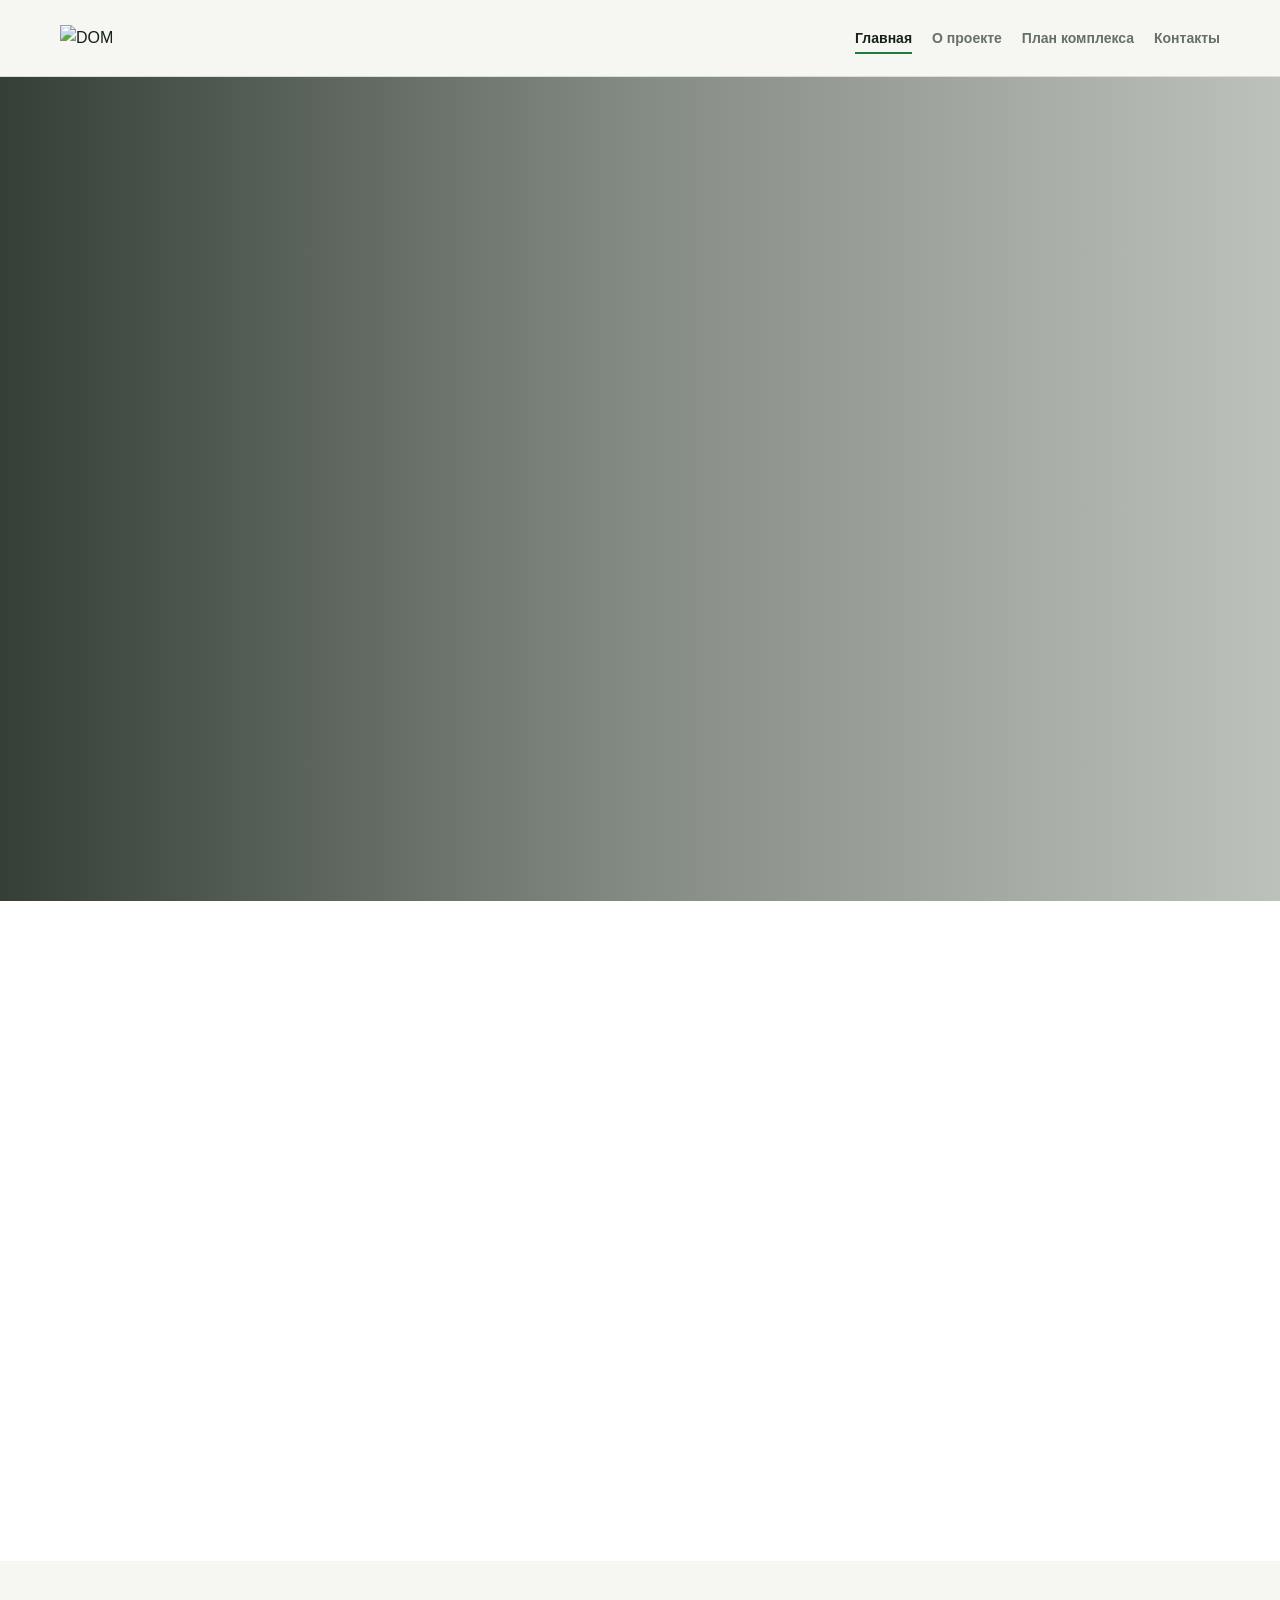
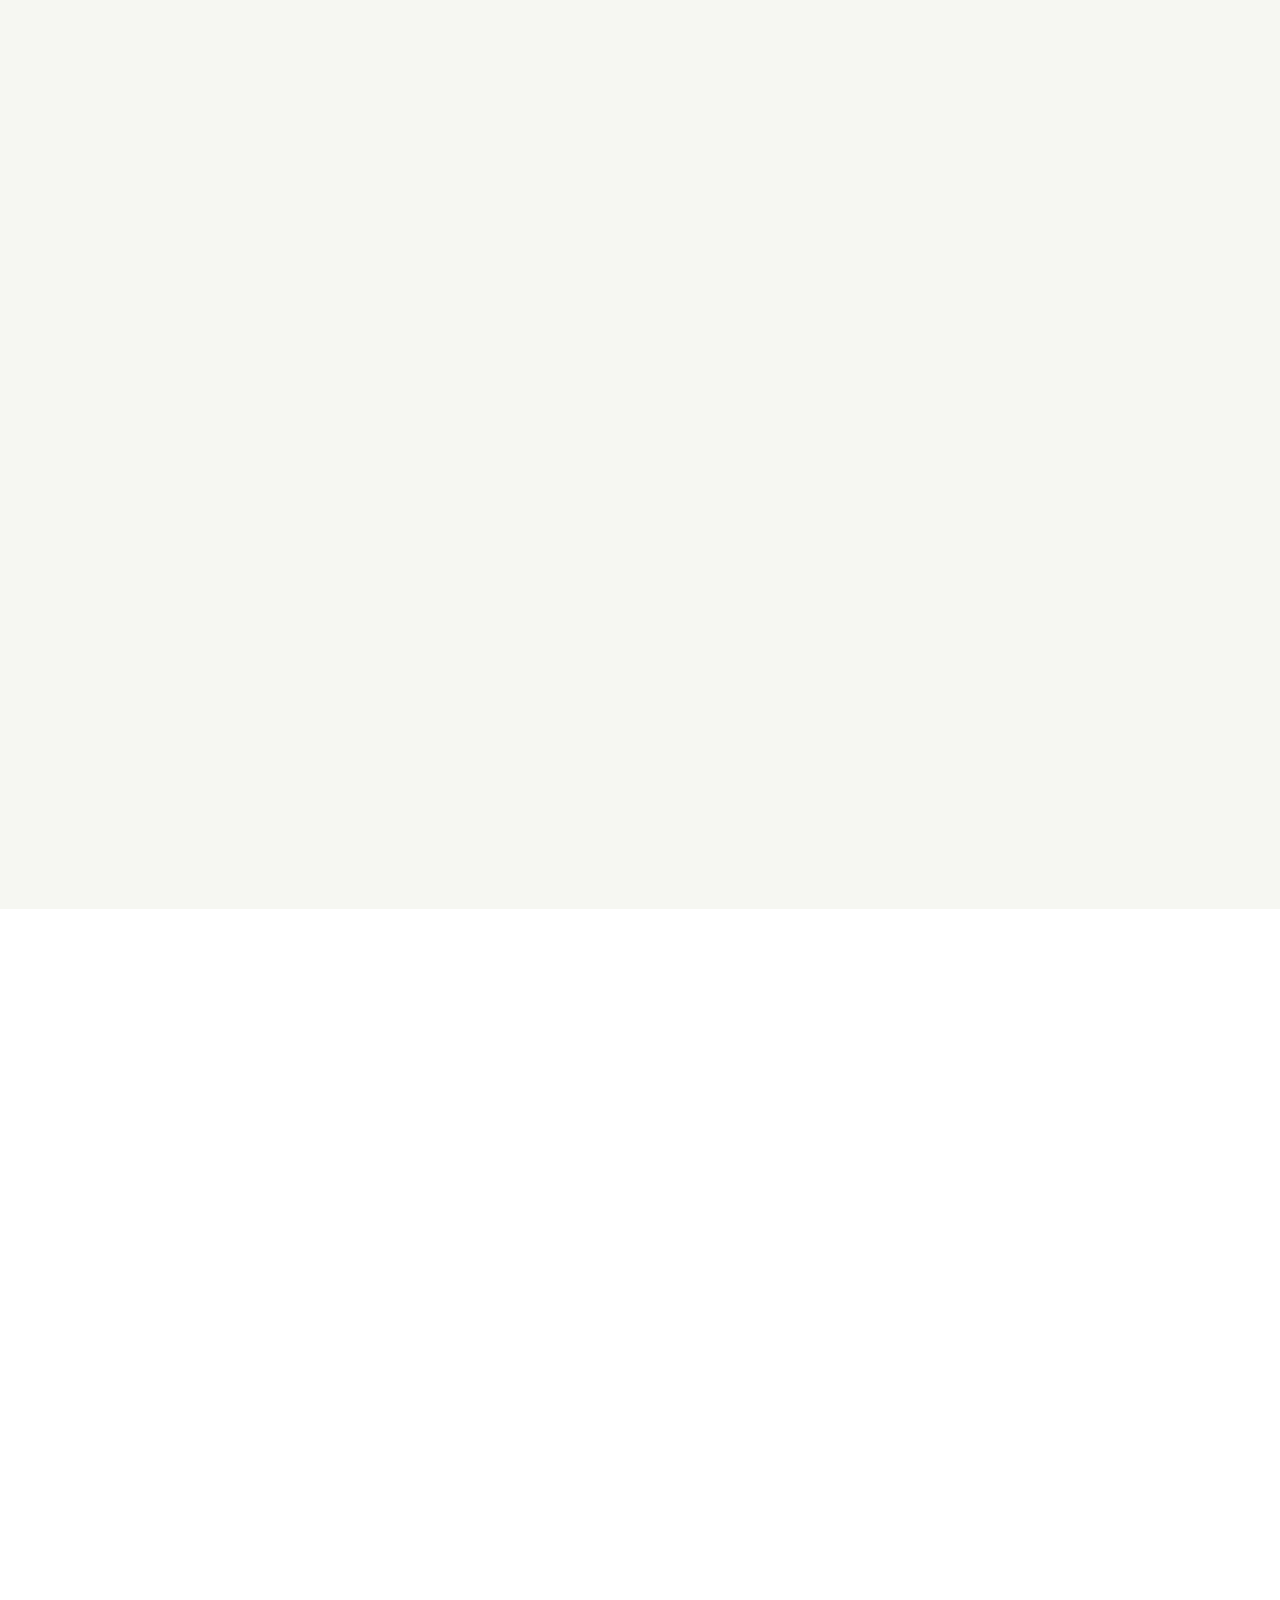
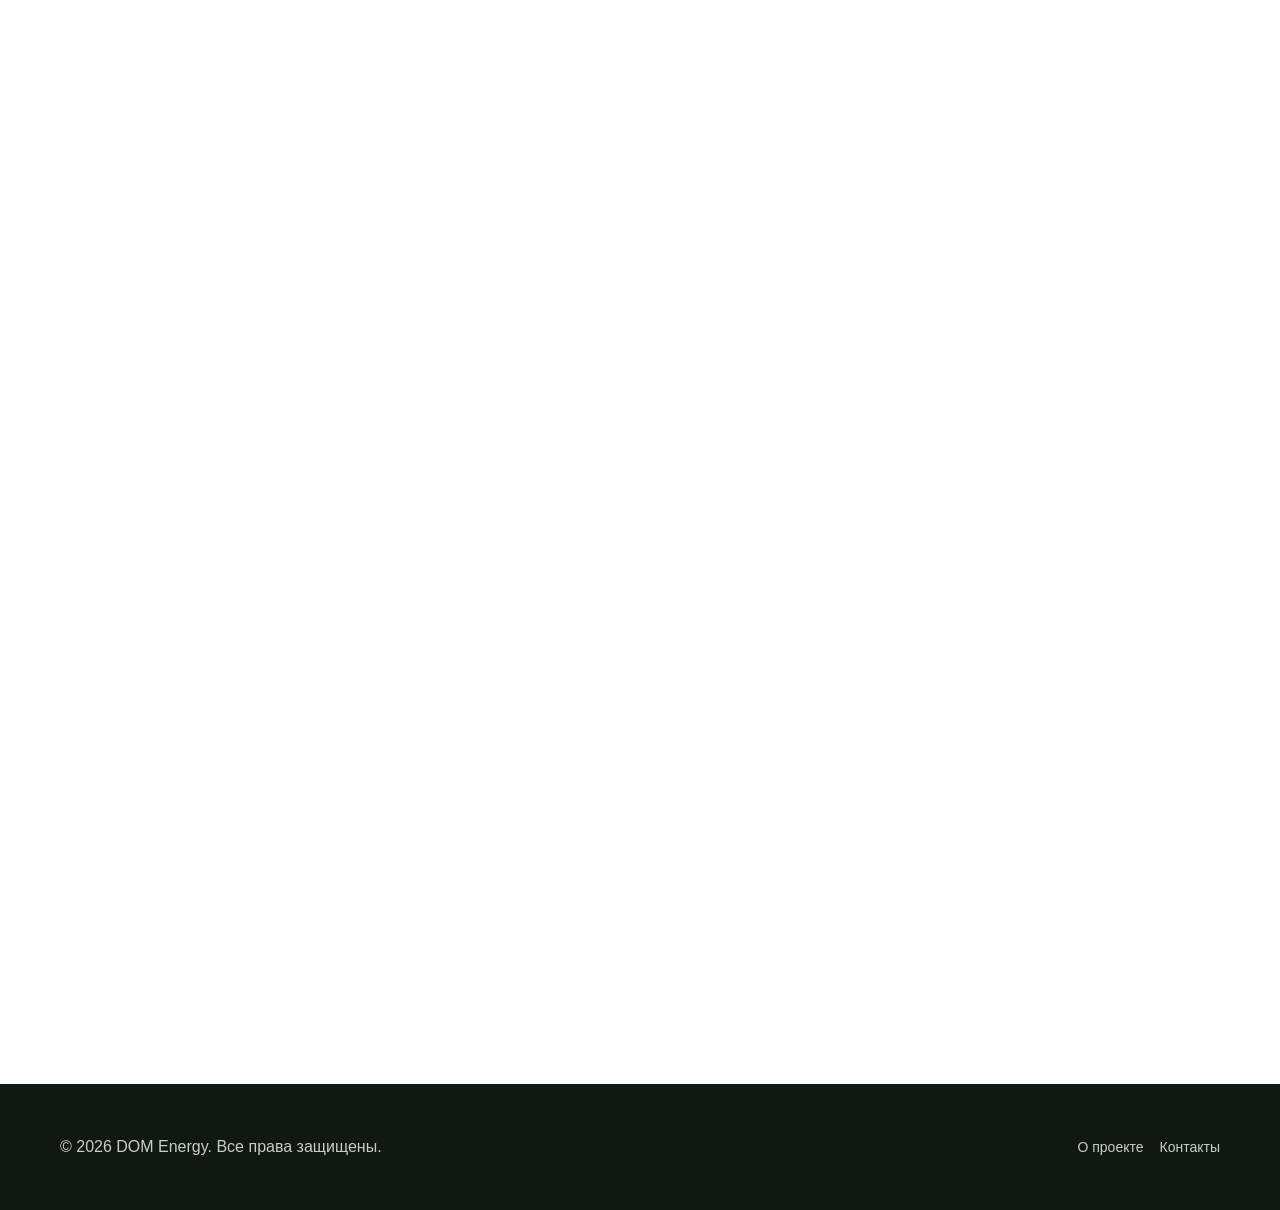
==== index.html @ fd67363a "Improve mobile layout and Fornovo branding" ====
<!DOCTYPE html>
<html lang="ru">
<head>
  <meta charset="UTF-8">
  <meta name="viewport" content="width=device-width, initial-scale=1.0">
  <title>DOM Energy | Многофункциональный придорожный комплекс с АГНКС</title>
  <meta name="description" content="Многофункциональный придорожный комплекс с АГНКС: экологичная заправка, магазин, ресторан, стоянка, зарядка для электрокаров и сервисы для путешественников.">
  <meta name="keywords" content="DOM Energy, АГНКС, придорожный комплекс, заправка, Казахстан, ресторан, стоянка, электрозарядка">
  <link rel="icon" href="favicon.ico" sizes="any">
  <link rel="icon" type="image/png" sizes="32x32" href="assets/images/favicon-32.png">
  <link rel="apple-touch-icon" sizes="180x180" href="assets/images/favicon-180.png">
  <link rel="stylesheet" href="css/style.css">
</head>
<body>
  <header class="site-header">
    <div class="container header-inner">
      <a class="logo" href="index.html" aria-label="DOM Energy">
        <img src="assets/images/dom-logo.png" alt="DOM">
      </a>
      <nav class="site-nav" aria-label="Основное меню">
        <ul class="nav-list">
          <li><a class="nav-link active" href="index.html">Главная</a></li>
          <li><a class="nav-link" href="about.html">О проекте</a></li>
          <li><a class="nav-link" href="plan.html">План комплекса</a></li>
          <li><a class="nav-link" href="#contacts">Контакты</a></li>
        </ul>
      </nav>
      <button class="burger" type="button" aria-label="Открыть меню" aria-expanded="false">
        <span></span><span></span><span></span>
      </button>
    </div>
  </header>

  <main>
    <section class="hero home-hero" style="--hero-image: url('../assets/images/hero-dom-station.jpg');">
      <div class="container hero-content reveal">
        <p class="eyebrow">DOM Metan Gas</p>
        <h1>Многофунк<span class="mobile-hyphen">-</span><br class="mobile-br">циональный придорожный комплекс с АГНКС</h1>
        <p class="hero-text">Откройте для себя новый уровень дорожных услуг с нашим инновационным и экологичным комплексом.</p>
      </div>
    </section>

    <section class="section section-alt">
      <div class="container feature">
        <div class="reveal">
          <p class="eyebrow">О комплексе</p>
          <h2>Удобство, экологичность и комфорт на стратегическом маршруте</h2>
          <p class="lead">Наша современная заправка АГНКС, а также другие удобства, помогут вам путешествовать экологичнее и дальше.</p>
          <ul class="feature-list">
            <li>Современные решения для автомобилистов и грузового транспорта.</li>
            <li>Инфраструктура для отдыха, питания, сервиса и бизнеса.</li>
            <li>Поддержка локального предпринимательства и экологичного транспорта.</li>
          </ul>
        </div>
        <div class="feature-media reveal">
          <!-- Замените assets/images/about-complex.svg на реальное фото комплекса. -->
          <img src="assets/images/main_dom.jpg" alt="Визуализация придорожного комплекса DOM Energy">
        </div>
      </div>
    </section>

    <section class="section">
      <div class="container">
        <div class="section-head reveal">
          <div>
            <p class="eyebrow">Видео</p>
            <h2>Сеть метановых заправок трассы M32 <br> Самары-Шымкент</h2>
          </div>
          <p>Видео показывает концепцию комплекса, его инфраструктуру и удобство для водителей на маршруте.</p>
        </div>
        <div class="video-frame reveal">
          <video controls preload="metadata" poster="assets/images/video_obl.png">
            <source src="assets/videos/metan-gas-final.mp4" type="video/mp4">
            Ваш браузер не поддерживает воспроизведение видео.
          </video>
          <button class="video-play-button" type="button" aria-label="Запустить видео">
            <svg viewBox="0 0 24 24" aria-hidden="true"><path d="m8 5 11 7-11 7z"/></svg>
          </button>
        </div>
      </div>
    </section>

    <section class="section">
      <div class="container">
        <div class="section-head reveal">
          <div>
            <p class="eyebrow">Трасса М32</p>
            <h2>Преимущества трассы Самара - Шымкент</h2>
          </div>
          <p>Маршрут связывает Узбекистан, Казахстан и Россию через ключевые точки Хромтау, Арал, Шиели, Шымкент и Ташкент.</p>
        </div>
        <div class="route-map-grid">
          <figure class="card image-card route-map reveal">
            <img src="assets/images/road-m32-page-2.jpg" alt="Трасса М32 Самара - Шымкент на карте">
            <figcaption>Трасса М32 Самара - Шымкент Новый маршрут </figcaption>
          </figure>
          <figure class="card image-card route-map reveal">
            <img src="assets/images/image.png" alt="Участок маршрута Хромтау, Арал, Шиели, Шымкент, Ташкент">
            <figcaption>Старый маршрут</figcaption>
          </figure>
        </div>
        <div class="route-benefits">
          <article class="card route-benefit reveal"><strong>-970 км</strong><span>на круговом маршруте Ташкент - Москва - Ташкент по сравнению со старым путем.</span></article>
          <article class="card route-benefit reveal"><strong>до 2 дней</strong><span>экономии времени благодаря сокращению расстояния и качественному покрытию.</span></article>
          <article class="card route-benefit reveal"><strong>140 000+ KZT</strong><span>базовой экономии нового кругового маршрута, также указано 3 717 000 UZS.</span></article>
          <article class="card route-benefit reveal"><strong>единая сеть</strong><span>заправки DOM покрывают маршрут от Узбекистана до России и упрощают работу с одним контрагентом.</span></article>
        </div>
      </div>
    </section>

    <section class="section">
      <div class="container">
        <div class="section-head reveal">
          <div>
            <p class="eyebrow">Маршрут DOM</p>
            <h2>Месторасположение заправок</h2>
          </div>
          <p>Карта и QR-коды помогают быстро открыть расположение точек DOM и заранее спланировать остановки на маршруте.</p>
        </div>
        <div class="station-location-layout">
          <figure class="card image-card station-location-map reveal">
            <img src="assets/images/road-m32-page-8.jpg" alt="Расположение заправок DOM на маршруте Хромтау, Арал, Шиели и Шымкент">
          </figure>
          <div class="station-location-qr reveal">
            <a class="qr-card" href="https://www.google.com/maps/d/u/0/viewer?mid=1s1gY3Ac9xIA22QVMr-8RvJPX52VgwzE&ll=44.91332189562883%2C66.1954062853998&z=5" target="_blank" rel="noopener">
              <img src="assets/images/qr-google.png" alt="QR-код расположения заправок в Google Maps">
              <h3>Google Maps</h3>
              <p>Открыть расположение</p>
            </a>
            <a class="qr-card" href="https://yandex.kz/maps/?l=sat%2Cskl&ll=69.679462%2C48.228951&mode=usermaps&source=constructorLink&um=constructor%3Add75e67c82feb4b6790c276343f9a0adabf90b394c33e07c83ea344fcc269976&z=5" target="_blank" rel="noopener">
              <img src="assets/images/qr-yandex.png" alt="QR-код расположения заправок в Яндекс Картах">
              <h3>Yandex Maps</h3>
              <p>Открыть расположение</p>
            </a>
          </div>
        </div>
        <div class="route-benefits">
          <article class="card route-benefit reveal"><strong>525 / 580 / 461 км</strong><span>расстояния между заправками: Хромтау - Арал, Арал - Шиели, Шиели - Шымкент.</span></article>
          <article class="card route-benefit reveal"><strong>планирование</strong><span>понятные точки остановки помогают перевозчикам заранее рассчитывать топливо, время и отдых.</span></article>
          <article class="card route-benefit reveal"><strong>-1905 км</strong><span>на направлении Ташкент - Оренбург - Ташкент за счет более короткой дороги.</span></article>
          <article class="card route-benefit reveal"><strong>-935 км</strong><span>на маршруте Ташкент - Самара - Ташкент.</span></article>
        </div>
      </div>
    </section>

    <section class="section section-alt">
      <div class="container">
        <div class="section-head reveal">
          <div>
            <p class="eyebrow">Услуги</p>
            <h2>Все необходимое в одной точке</h2>
          </div>
          <p>Комплекс объединяет топливную, сервисную, бытовую и общественную инфраструктуру для короткой остановки или полноценного отдыха.</p>
        </div>
        <div class="grid grid-4">
          <article class="card service-card reveal"><div class="service-icon"><svg viewBox="0 0 24 24"><path d="M4 20V5a2 2 0 0 1 2-2h7a2 2 0 0 1 2 2v15"/><path d="M3 20h13"/><path d="M7 7h5"/><path d="M15 8h2l3 3v7a2 2 0 0 1-4 0v-3h-1"/></svg></div><h3>Заправка АГНКС</h3><p>Экологичное газовое топливо для современного транспорта.</p></article>
          <article class="card service-card reveal"><div class="service-icon"><svg viewBox="0 0 24 24"><path d="M5 17h14l-1-5a3 3 0 0 0-3-2H9a3 3 0 0 0-3 2z"/><path d="M7 17v2"/><path d="M17 17v2"/><path d="M8 13h8"/></svg></div><h3>Стоянка</h3><p>Места для грузовых и легковых автомобилей.</p></article>
          <article class="card service-card service-card--pending reveal"><div class="service-icon"><svg viewBox="0 0 24 24"><path d="M5 8h14l-1 12H6z"/><path d="M8 8a4 4 0 0 1 8 0"/></svg></div><h3>Магазин</h3><p>Товары первой необходимости, напитки и дорожные продукты.</p><span class="service-status">В процессе строительства</span></article>
          <article class="card service-card service-card--pending reveal"><div class="service-icon"><svg viewBox="0 0 24 24"><path d="M4 20V7l8-4 8 4v13"/><path d="M9 20v-6h6v6"/><path d="M8 10h8"/></svg></div><h3>Ауыл АМАНАТЫ</h3><p>Помещение для участников программы и локальных предпринимателей.</p><span class="service-status">В процессе строительства</span></article>
          <article class="card service-card service-card--pending reveal"><div class="service-icon"><svg viewBox="0 0 24 24"><path d="M13 2 5 14h7l-1 8 8-12h-7z"/></svg></div><h3>EV-зарядка</h3><p>Зарядная станция для электрокаров на маршруте.</p><span class="service-status">В процессе строительства</span></article>
          <article class="card service-card service-card--pending reveal"><div class="service-icon"><svg viewBox="0 0 24 24"><path d="M4 20h16"/><path d="M6 20V10l6-6 6 6v10"/><path d="M10 20v-6h4v6"/></svg></div><h3>Намазхана</h3><p>Намазхана и даретхана для удобства гостей комплекса.</p><span class="service-status">В процессе строительства</span></article>
          <article class="card service-card service-card--pending reveal"><div class="service-icon"><svg viewBox="0 0 24 24"><path d="M5 20V8a4 4 0 0 1 4-4h6a4 4 0 0 1 4 4v12"/><path d="M8 12h8"/><path d="M8 16h8"/></svg></div><h3>Зал ожидания</h3><p>Спокойная зона отдыха во время остановки или сервиса.</p><span class="service-status">В процессе строительства</span></article>
          <article class="card service-card service-card--pending reveal"><div class="service-icon"><svg viewBox="0 0 24 24"><circle cx="12" cy="12" r="7"/><circle cx="12" cy="12" r="2"/><path d="M12 5v3M12 16v3M5 12h3M16 12h3"/></svg></div><h3>Шиномонтаж</h3><p>Быстрое обслуживание колес для легкового и грузового транспорта.</p><span class="service-status">В процессе строительства</span></article>
          <article class="card service-card service-card--pending reveal"><div class="service-icon"><svg viewBox="0 0 24 24"><rect x="4" y="5" width="16" height="14" rx="7"/><path d="M8 12h8"/></svg></div><h3>Капсульный отель</h3><p>Компактный отдых для водителей и путешественников.</p><span class="service-status">В процессе строительства</span></article>
          <article class="card service-card service-card--pending reveal"><div class="service-icon"><svg viewBox="0 0 24 24"><path d="M7 3v8"/><path d="M10 3v8"/><path d="M7 7h3"/><path d="M17 3v18"/><path d="M13 3c0 5 4 5 4 8"/></svg></div><h3>Ресторан</h3><p>Горячее питание и комфортная зона для гостей комплекса.</p><span class="service-status">В процессе строительства</span></article>
          <article class="card service-card service-card--pending reveal"><div class="service-icon"><svg viewBox="0 0 24 24"><rect x="5" y="4" width="14" height="16" rx="2"/><circle cx="12" cy="13" r="4"/><path d="M8 7h.01M11 7h.01"/></svg></div><h3>Прачка</h3><p>Бытовой сервис для длительных маршрутов и грузоперевозок.</p><span class="service-status">В процессе строительства</span></article>
          <article class="card service-card service-card--pending reveal"><div class="service-icon"><svg viewBox="0 0 24 24"><path d="M8 4h8"/><path d="M12 4v4"/><path d="M7 10h10"/><path d="M8 14h.01M12 14h.01M16 14h.01M9 18h.01M15 18h.01"/></svg></div><h3>Душ и туалет</h3><p>Чистые санитарные зоны для водителей и пассажиров.</p><span class="service-status">В процессе строительства</span></article>
        </div>
        <div class="section-actions reveal">
          <a class="btn btn-outline" href="plan.html">План комплекса</a>
        </div>
      </div>
    </section>

    <section class="section section-alt" id="contacts">
      <div class="container contact-box reveal">
        <div class="contact-panel">
          <p class="eyebrow">Контакты</p>
          <h2>Свяжитесь с нами</h2>
          <a href="tel:+77015018222"><svg viewBox="0 0 24 24" aria-hidden="true"><path d="M22 16.92v3a2 2 0 0 1-2.18 2 19.79 19.79 0 0 1-8.63-3.07 19.5 19.5 0 0 1-6-6A19.79 19.79 0 0 1 2.12 4.18 2 2 0 0 1 4.11 2h3a2 2 0 0 1 2 1.72c.12.9.33 1.78.62 2.63a2 2 0 0 1-.45 2.11L8 9.73a16 16 0 0 0 6 6l1.27-1.27a2 2 0 0 1 2.11-.45c.85.29 1.73.5 2.63.62A2 2 0 0 1 22 16.92z"/></svg><span>+7 701 501 82 22</span></a>
          <a href="mailto:domenergy.kz@gmail.com"><svg viewBox="0 0 24 24" aria-hidden="true"><rect x="3" y="5" width="18" height="14" rx="2"/><path d="m3 7 9 6 9-6"/></svg><span>domenergy.kz@gmail.com</span></a>
          <a href="https://t.me/Dommetan" target="_blank" rel="noopener"><svg viewBox="0 0 24 24" aria-hidden="true"><path d="m22 2-7 20-4-9-9-4z"/><path d="M22 2 11 13"/></svg><span>@Dommetan</span></a>
        </div>
        <div class="qr-grid">
          <a class="qr-card" href="https://yandex.kz/maps/?l=sat%2Cskl&ll=69.679462%2C48.228951&mode=usermaps&source=constructorLink&um=constructor%3Add75e67c82feb4b6790c276343f9a0adabf90b394c33e07c83ea344fcc269976&z=5" target="_blank" rel="noopener">
            <img src="assets/images/qr-yandex.png" alt="QR-код для открытия маршрута в Яндекс Картах">
            <h3>Yandex Maps</h3>
            <p>Открыть маршрут</p>
          </a>
          <a class="qr-card" href="https://www.google.com/maps/d/u/0/viewer?mid=1s1gY3Ac9xIA22QVMr-8RvJPX52VgwzE&ll=44.91332189562883%2C66.1954062853998&z=5" target="_blank" rel="noopener">
            <img src="assets/images/qr-google.png" alt="QR-код для открытия маршрута в Google Maps">
            <h3>Google Maps</h3>
            <p>Открыть маршрут</p>
          </a>
        </div>
      </div>
    </section>
  </main>

  <footer class="site-footer">
    <div class="container footer-inner">
      <p>© 2026 DOM Energy. Все права защищены.</p>
      <div class="footer-links">
        <a href="about.html">О проекте</a>
        <a href="#contacts">Контакты</a>
      </div>
    </div>
  </footer>
  <script src="js/main.js"></script>
</body>
</html>
---- css/style.css ----
:root {
  --bg: #f6f7f2;
  --surface: #ffffff;
  --surface-soft: #eef4ec;
  --text: #172019;
  --muted: #657167;
  --brand: #1f7a3d;
  --brand-dark: #12562a;
  --accent: #d7a84d;
  --line: rgba(23, 32, 25, 0.12);
  --shadow: 0 18px 46px rgba(15, 38, 22, 0.12);
  --radius: 8px;
}

* {
  box-sizing: border-box;
}

html {
  width: 100%;
  margin: 0;
  padding: 0;
  scroll-behavior: smooth;
  overflow-x: clip;
}

body {
  width: 100%;
  margin: 0;
  padding: 0;
  font-family: Arial, Helvetica, sans-serif;
  color: var(--text);
  background: var(--bg);
  line-height: 1.6;
  overflow-x: clip;
}

img {
  display: block;
  width: 100%;
  height: auto;
}

a {
  color: inherit;
  text-decoration: none;
}

.container {
  width: min(1160px, calc(100% - 32px));
  margin: 0 auto;
}

.site-header {
  position: sticky;
  top: 0;
  z-index: 50;
  margin: 0;
  background: rgba(246, 247, 242, 0.92);
  border-bottom: 1px solid var(--line);
  backdrop-filter: blur(14px);
}

.header-inner {
  display: flex;
  align-items: center;
  justify-content: space-between;
  min-height: 76px;
  gap: 24px;
}

.logo {
  display: inline-flex;
  align-items: center;
  flex: 0 0 auto;
}

.logo img {
  width: 156px;
  height: auto;
  max-height: 54px;
  object-fit: contain;
}

.nav-list {
  display: flex;
  align-items: center;
  gap: 20px;
  margin: 0;
  padding: 0;
  list-style: none;
  font-size: 14px;
  font-weight: 700;
}

.nav-link {
  position: relative;
  padding: 8px 0;
  color: var(--muted);
  transition: color 0.2s ease;
}

.mobile-br {
  display: none;
}

.mobile-hyphen {
  display: none;
}

.nav-link::after {
  position: absolute;
  right: 0;
  bottom: 0;
  left: 0;
  height: 2px;
  content: "";
  background: var(--brand);
  transform: scaleX(0);
  transform-origin: left;
  transition: transform 0.2s ease;
}

.nav-link:hover,
.nav-link.active {
  color: var(--text);
}

.nav-link:hover::after,
.nav-link.active::after {
  transform: scaleX(1);
}

.burger {
  display: none;
  width: 44px;
  height: 44px;
  padding: 0;
  border: 1px solid var(--line);
  border-radius: var(--radius);
  background: var(--surface);
  cursor: pointer;
}

.burger span {
  display: block;
  width: 20px;
  height: 2px;
  margin: 5px auto;
  background: var(--text);
  transition: transform 0.2s ease, opacity 0.2s ease;
}

.burger.is-open span:nth-child(1) {
  transform: translateY(7px) rotate(45deg);
}

.burger.is-open span:nth-child(2) {
  opacity: 0;
}

.burger.is-open span:nth-child(3) {
  transform: translateY(-7px) rotate(-45deg);
}

.hero {
  position: relative;
  display: grid;
  align-items: end;
  min-height: calc(100vh - 76px);
  padding: 110px 0 72px;
  color: #fff;
  background-image: linear-gradient(90deg, rgba(9, 22, 13, 0.82), rgba(9, 22, 13, 0.48), rgba(9, 22, 13, 0.24)), var(--hero-image);
  background-position: center;
  background-size: cover;
}

.page-hero {
  min-height: 430px;
}

.about-hero {
  align-items: center;
  padding-top: 72px;
  padding-bottom: 72px;
}

.hero-content {
  max-width: none;
}

.hero-content h1,
.hero-content .hero-text {
  max-width: 880px;
}

.eyebrow {
  display: inline-flex;
  align-items: center;
  gap: 10px;
  margin: 0 0 18px;
  color: #f1d38d;
  font-size: 13px;
  font-weight: 800;
  text-transform: uppercase;
}

.eyebrow::before {
  width: 38px;
  height: 2px;
  content: "";
  background: currentColor;
}

h1,
h2,
h3 {
  margin: 0;
  line-height: 1.12;
}

h1 {
  max-width: 880px;
  font-size: clamp(40px, 7vw, 82px);
}

h2 {
  font-size: clamp(30px, 4vw, 44px);
}

h3 {
  font-size: 22px;
}

.hero-text {
  max-width: 660px;
  margin: 22px 0 0;
  color: rgba(255, 255, 255, 0.86);
  font-size: clamp(17px, 2vw, 21px);
}

.hero-actions,
.section-actions {
  display: flex;
  flex-wrap: wrap;
  gap: 14px;
  margin-top: 34px;
}

.btn {
  display: inline-flex;
  align-items: center;
  justify-content: center;
  min-height: 48px;
  padding: 13px 22px;
  border: 1px solid transparent;
  border-radius: var(--radius);
  font-weight: 800;
  transition: transform 0.2s ease, box-shadow 0.2s ease, background 0.2s ease;
}

.btn:hover {
  transform: translateY(-2px);
  box-shadow: 0 12px 24px rgba(15, 38, 22, 0.16);
}

.btn-primary {
  color: #fff;
  background: var(--brand);
}

.btn-primary:hover {
  background: var(--brand-dark);
}

.btn-light {
  color: var(--text);
  background: #fff;
}

.btn-outline {
  color: var(--text);
  border-color: var(--line);
  background: transparent;
}

.section {
  padding: 86px 0;
}

.section-alt {
  background: var(--surface);
}

.section-head {
  display: flex;
  align-items: end;
  justify-content: space-between;
  gap: 28px;
  margin-bottom: 36px;
}

.section-head p {
  max-width: 520px;
  margin: 0;
  color: var(--muted);
}

.lead {
  max-width: 760px;
  color: var(--muted);
  font-size: 19px;
}

.grid {
  display: grid;
  gap: 22px;
}

.grid-2 {
  grid-template-columns: repeat(2, minmax(0, 1fr));
}

.grid-3 {
  grid-template-columns: repeat(3, minmax(0, 1fr));
}

.grid-4 {
  grid-template-columns: repeat(4, minmax(0, 1fr));
}

.card {
  overflow: hidden;
  border: 1px solid var(--line);
  border-radius: var(--radius);
  background: var(--surface);
  box-shadow: 0 10px 30px rgba(15, 38, 22, 0.06);
  transition: transform 0.2s ease, box-shadow 0.2s ease, border-color 0.2s ease;
}

.card:hover {
  border-color: rgba(31, 122, 61, 0.3);
  box-shadow: var(--shadow);
  transform: translateY(-4px);
}

.service-card {
  padding: 24px;
}

.service-icon {
  display: grid;
  place-items: center;
  width: 48px;
  height: 48px;
  margin-bottom: 18px;
  color: var(--brand-dark);
  border-radius: 50%;
  background: var(--surface-soft);
  font-weight: 900;
}

.service-icon svg {
  width: 24px;
  height: 24px;
  fill: none;
  stroke: currentColor;
  stroke-width: 2;
  stroke-linecap: round;
  stroke-linejoin: round;
}

.fornovo-brand {
  display: flex;
  align-items: center;
  justify-content: space-between;
  gap: 18px;
  min-height: 64px;
  margin-bottom: 18px;
}

.fornovo-brand img {
  width: min(230px, calc(100% - 74px));
  height: auto;
}

.italy-flag {
  flex: 0 0 56px;
  width: 56px;
  height: 38px;
  overflow: hidden;
  border: 1px solid var(--line);
  border-radius: 4px;
  background: linear-gradient(90deg, #009246 0 33.333%, #fff 33.333% 66.666%, #ce2b37 66.666%);
  box-shadow: 0 5px 12px rgba(15, 38, 22, 0.1);
}

.service-card--pending {
  color: #6e746d;
  background: #f0f1ed;
  filter: grayscale(1);
}

.service-card--pending .service-icon {
  color: #777d76;
  background: #e1e3de;
}

.service-card--pending h3,
.service-card--pending p {
  color: #777d76;
}

.service-status {
  display: inline-flex;
  margin-top: 16px;
  padding: 6px 10px;
  color: #6a6f69;
  border: 1px solid rgba(106, 111, 105, 0.22);
  border-radius: 999px;
  background: rgba(255, 255, 255, 0.48);
  font-size: 12px;
  font-weight: 800;
}

.service-card p,
.info-card p,
.stat-card p {
  margin: 12px 0 0;
  color: var(--muted);
}

.image-card img {
  height: 260px;
  object-fit: cover;
}

.image-card figcaption {
  padding: 16px 18px;
  font-weight: 800;
}

.gallery-page {
  min-height: calc(100vh - 76px);
  padding: 96px 0;
  background: var(--bg);
}

.gallery-title {
  max-width: 760px;
  margin-bottom: 42px;
}

.gallery-title h1 {
  color: var(--text);
  font-size: clamp(64px, 13vw, 168px);
  letter-spacing: 0;
}

.gallery-title p:not(.eyebrow) {
  max-width: 680px;
  margin: 18px 0 0;
  color: var(--muted);
  font-size: 20px;
}

.gallery-layout {
  display: grid;
  grid-template-columns: repeat(4, minmax(0, 1fr));
  grid-auto-rows: 260px;
  gap: 18px;
}

.gallery-tile {
  position: relative;
  min-height: 260px;
  margin: 0;
  overflow: hidden;
  border-radius: var(--radius);
  background: #101811;
  box-shadow: var(--shadow);
}

.gallery-tile-large {
  grid-column: span 2;
  grid-row: span 2;
}

.gallery-tile-wide {
  grid-column: span 2;
}

.gallery-tile img {
  width: 100%;
  height: 100%;
  object-fit: cover;
  transition: transform 0.45s ease;
}

.gallery-tile::after {
  position: absolute;
  inset: 0;
  content: "";
  background: linear-gradient(180deg, rgba(16, 24, 17, 0.05), rgba(16, 24, 17, 0.74));
}

.gallery-tile:hover img {
  transform: scale(1.04);
}

.gallery-tile figcaption {
  position: absolute;
  right: 20px;
  bottom: 18px;
  left: 20px;
  z-index: 1;
  color: #fff;
}

.gallery-tile figcaption span {
  display: block;
  color: #f1d38d;
  font-size: 12px;
  font-weight: 900;
  text-transform: uppercase;
}

.gallery-tile figcaption strong {
  display: block;
  margin-top: 4px;
  font-size: 22px;
  line-height: 1.2;
}

.route-map-grid {
  display: grid;
  grid-template-columns: repeat(2, minmax(0, 1fr));
  gap: 22px;
  margin-bottom: 28px;
}

.route-map img {
  width: 100%;
  height: auto;
  object-fit: initial;
  cursor: zoom-in;
}

.route-map:hover img {
  opacity: 0.92;
}

.lightbox {
  position: fixed;
  inset: 0;
  z-index: 100;
  display: none;
  align-items: center;
  justify-content: center;
  padding: 28px;
  background: rgba(10, 16, 12, 0.86);
}

.lightbox.is-open {
  display: flex;
}

.lightbox img {
  width: auto;
  max-width: min(96vw, 1500px);
  max-height: 88vh;
  border-radius: var(--radius);
  background: #fff;
  box-shadow: 0 24px 70px rgba(0, 0, 0, 0.38);
  object-fit: contain;
}

.lightbox-close {
  position: absolute;
  top: 18px;
  right: 18px;
  display: grid;
  place-items: center;
  width: 46px;
  height: 46px;
  color: var(--text);
  border: 0;
  border-radius: 50%;
  background: #fff;
  font-size: 28px;
  line-height: 1;
  cursor: pointer;
}

.route-benefits {
  display: grid;
  grid-template-columns: repeat(4, minmax(0, 1fr));
  gap: 18px;
}

.route-benefit {
  padding: 22px;
}

.route-benefit strong {
  display: block;
  color: var(--brand);
  font-size: 30px;
  line-height: 1.1;
}

.route-benefit span {
  display: block;
  margin-top: 10px;
  color: var(--muted);
}

.station-location-layout {
  display: grid;
  grid-template-columns: minmax(0, 1.35fr) minmax(300px, 0.65fr);
  gap: 22px;
  align-items: start;
  margin-bottom: 28px;
}

.station-location-map {
  margin: 0;
  line-height: 0;
}

.station-location-map img {
  display: block;
  width: 100%;
  height: auto;
  min-height: 0;
  object-fit: initial;
  cursor: zoom-in;
}

.station-location-qr {
  display: grid;
  grid-template-columns: 1fr;
  grid-template-rows: repeat(2, minmax(0, 1fr));
  gap: 18px;
  min-height: 0;
  overflow: hidden;
}

.station-location-qr .qr-card {
  display: flex;
  align-items: center;
  justify-content: center;
  flex-direction: column;
  min-height: 0;
  padding: 10px;
}

.station-location-qr .qr-card img {
  width: auto;
  height: min(60%, 130px);
  max-width: 80%;
  object-fit: contain;
}

.station-location-qr .qr-card h3 {
  margin-top: 6px;
  font-size: 16px;
}

.station-location-qr .qr-card p {
  margin-top: 2px;
  font-size: 12px;
}

.feature {
  display: grid;
  grid-template-columns: minmax(0, 1fr) minmax(320px, 0.9fr);
  gap: 42px;
  align-items: center;
}

.feature-media {
  overflow: hidden;
  border-radius: var(--radius);
  box-shadow: var(--shadow);
}

.video-frame {
  position: relative;
  overflow: hidden;
  border: 1px solid var(--line);
  border-radius: var(--radius);
  background: #101811;
  box-shadow: var(--shadow);
}

.video-frame video {
  display: block;
  width: 100%;
  max-height: 680px;
  aspect-ratio: 16 / 9;
  background: #101811;
  object-fit: contain;
}

.video-play-button {
  position: absolute;
  top: 50%;
  left: 50%;
  display: grid;
  place-items: center;
  width: 82px;
  height: 82px;
  padding: 0;
  color: #fff;
  border: 2px solid rgba(255, 255, 255, 0.86);
  border-radius: 50%;
  background: rgba(18, 86, 42, 0.88);
  box-shadow: 0 14px 36px rgba(0, 0, 0, 0.28);
  cursor: pointer;
  transform: translate(-50%, -50%);
  transition: opacity 0.2s ease, transform 0.2s ease, background 0.2s ease;
}

.video-play-button:hover {
  background: var(--brand);
  transform: translate(-50%, -50%) scale(1.06);
}

.video-play-button.is-hidden {
  pointer-events: none;
  opacity: 0;
}

.video-play-button svg {
  display: block;
  width: 36px;
  height: 36px;
  margin: 0;
  fill: currentColor;
}

.feature-list {
  display: grid;
  gap: 14px;
  margin: 26px 0 0;
  padding: 0;
  list-style: none;
}

.feature-list li {
  padding: 14px 16px;
  border-left: 4px solid var(--brand);
  background: var(--surface-soft);
}

.stat-card {
  padding: 28px;
  background: var(--surface);
}

.stat-value {
  color: var(--brand);
  font-size: clamp(34px, 5vw, 54px);
  font-weight: 900;
  line-height: 1;
}

.plan-layout {
  display: grid;
  grid-template-columns: minmax(0, 1.2fr) minmax(280px, 0.8fr);
  gap: 28px;
  align-items: start;
}

.plan-section-title {
  margin-bottom: 34px;
}

.plan-image {
  overflow: hidden;
  border-radius: var(--radius);
  background: #fff;
  box-shadow: var(--shadow);
  line-height: 0;
}

.plan-image img {
  display: block;
  width: 100%;
  height: auto;
  cursor: zoom-in;
}

.plan-zone-panel {
  padding: 28px 32px;
  border: 1px solid var(--line);
  border-radius: var(--radius);
  background: var(--surface);
  box-shadow: 0 10px 30px rgba(15, 38, 22, 0.06);
}

.plan-zone-panel h3 {
  margin-bottom: 12px;
  font-size: 28px;
}

.plan-list {
  margin: 0;
  padding: 0;
  list-style: none;
}

.plan-list li {
  display: flex;
  gap: 12px;
  padding: 14px 0;
  border-bottom: 1px solid var(--line);
}

.plan-number {
  display: grid;
  flex: 0 0 32px;
  place-items: center;
  width: 32px;
  height: 32px;
  color: #fff;
  border-radius: 50%;
  background: var(--brand);
  font-size: 13px;
  font-weight: 900;
}

.plan-number--yellow {
  color: #172019;
  background: #d0aa5c;
}

.plan-number--red {
  background: #ab3f45;
}

.plan-number--blue {
  color: #172019;
  background: #a1b7bf;
}

.plan-number--black {
  background: #172019;
}

.contact-box {
  display: grid;
  grid-template-columns: minmax(0, 0.95fr) minmax(280px, 1.05fr);
  gap: 28px;
  align-items: stretch;
}

.contact-panel {
  padding: 30px;
  color: #fff;
  border-radius: var(--radius);
  background: var(--brand-dark);
}

.contact-panel a {
  display: flex;
  align-items: center;
  gap: 12px;
  margin-top: 14px;
  color: #fff;
  font-size: 22px;
  font-weight: 900;
  overflow-wrap: anywhere;
}

.contact-panel a svg {
  flex: 0 0 22px;
  width: 22px;
  height: 22px;
  fill: none;
  stroke: currentColor;
  stroke-width: 2;
  stroke-linecap: round;
  stroke-linejoin: round;
}

.contact-note {
  padding: 30px;
  border: 1px solid var(--line);
  border-radius: var(--radius);
  background: var(--surface);
}

.qr-grid {
  display: grid;
  grid-template-columns: repeat(2, minmax(0, 1fr));
  gap: 18px;
}

.qr-card {
  padding: 18px;
  border: 1px solid var(--line);
  border-radius: var(--radius);
  background: var(--surface);
  text-align: center;
}

.qr-card img {
  width: min(100%, 220px);
  margin: 0 auto;
}

.qr-card h3 {
  margin-top: 14px;
  font-size: 18px;
}

.qr-card p {
  margin: 6px 0 0;
  color: var(--muted);
  font-size: 14px;
}

.site-footer {
  padding: 34px 0;
  color: rgba(255, 255, 255, 0.78);
  background: #101811;
}

.footer-inner {
  display: flex;
  align-items: center;
  justify-content: space-between;
  gap: 20px;
}

.footer-links {
  display: flex;
  flex-wrap: wrap;
  gap: 16px;
  font-size: 14px;
}

.footer-links a:hover {
  color: #fff;
}

.reveal {
  opacity: 0;
  transform: translateY(22px);
  transition: opacity 0.6s ease, transform 0.6s ease;
}

.reveal.is-visible {
  opacity: 1;
  transform: translateY(0);
}

.not-found {
  display: grid;
  place-items: center;
  min-height: calc(100vh - 76px);
  padding: 80px 0;
  text-align: center;
}

.not-found h1 {
  margin-bottom: 18px;
  color: var(--brand);
  font-size: clamp(78px, 18vw, 170px);
}

.not-found p {
  max-width: 560px;
  margin: 0 auto;
  color: var(--muted);
  font-size: 19px;
}

@media (max-width: 980px) {
  .burger {
    display: block;
  }

  .site-nav {
    position: fixed;
    top: 76px;
    right: 0;
    left: 0;
    padding: 18px 16px 22px;
    border-bottom: 1px solid var(--line);
    background: var(--surface);
    transform: translateY(-130%);
    visibility: hidden;
    opacity: 0;
    pointer-events: none;
    transition: transform 0.24s ease, opacity 0.18s ease, visibility 0s linear 0.24s;
  }

  .site-nav.is-open {
    transform: translateY(0);
    visibility: visible;
    opacity: 1;
    pointer-events: auto;
    transition-delay: 0s;
  }

  .nav-list {
    display: grid;
    gap: 8px;
  }

  .nav-link {
    display: block;
    padding: 11px 0;
  }

  .grid-3,
  .grid-4,
  .feature,
  .plan-layout,
  .contact-box,
  .route-map-grid,
  .route-benefits,
  .station-location-layout {
    grid-template-columns: 1fr;
  }

  .route-benefits {
    grid-template-columns: repeat(2, minmax(0, 1fr));
  }

  .gallery-layout {
    grid-template-columns: repeat(2, minmax(0, 1fr));
  }

  .grid-4 {
    grid-template-columns: repeat(2, minmax(0, 1fr));
  }

  .section-head {
    align-items: start;
    flex-direction: column;
  }
}

@media (max-width: 680px) {
  .container {
    width: min(calc(100% - 24px), 1160px);
  }

  .mobile-br {
    display: block;
  }

  .mobile-hyphen {
    display: inline;
  }


  .header-inner {
    min-height: 64px;
  }

  .logo img {
    width: 124px;
    max-height: 42px;
  }

  .site-nav {
    top: 64px;
  }

  .hero {
    min-height: 620px;
    padding: 86px 0 48px;
  }

  .home-hero {
    align-items: center;
    min-height: calc(100svh - 64px);
    padding: 32px 0;
    background-position: 58% center;
  }

  .home-hero .hero-content {
    max-width: 100%;
    margin-top: -88px;
  }

  .home-hero h1 {
    max-width: 100%;
    font-size: 38px;
    overflow-wrap: normal;
  }

  .home-hero .hero-text {
    max-width: 100%;
    margin-top: 18px;
    font-size: 17px;
    line-height: 1.5;
  }

  .home-hero .eyebrow {
    margin-bottom: 14px;
  }

  .hero:not(.home-hero) {
    align-items: center;
    min-height: calc(100svh - 64px);
    padding: 32px 0;
  }

  .hero:not(.home-hero) .hero-content {
    margin-top: -120px;
  }

  .page-hero {
    min-height: 360px;
  }

  .section {
    padding: 62px 0;
  }

  .grid-2,
  .grid-4 {
    grid-template-columns: 1fr;
  }

  .qr-grid {
    grid-template-columns: 1fr;
  }

  .station-location-qr {
    grid-template-columns: 1fr;
    grid-template-rows: none;
    height: auto !important;
    overflow: visible;
  }

  .station-location-qr .qr-card {
    padding: 18px;
  }

  .station-location-qr .qr-card img {
    width: min(70%, 180px);
    height: auto;
  }

  .route-benefits {
    grid-template-columns: 1fr;
  }

  .gallery-page {
    padding: 66px 0;
  }

  .gallery-layout {
    grid-template-columns: 1fr;
    grid-auto-rows: 250px;
  }

  .gallery-tile-large,
  .gallery-tile-wide {
    grid-column: auto;
    grid-row: auto;
  }

  .hero-actions,
  .section-actions {
    align-items: stretch;
    flex-direction: column;
  }

  .btn {
    width: 100%;
  }

  .footer-inner {
    align-items: start;
    flex-direction: column;
  }
}

@media (max-width: 390px) {
  .home-hero h1 {
    font-size: 29px;
  }
}
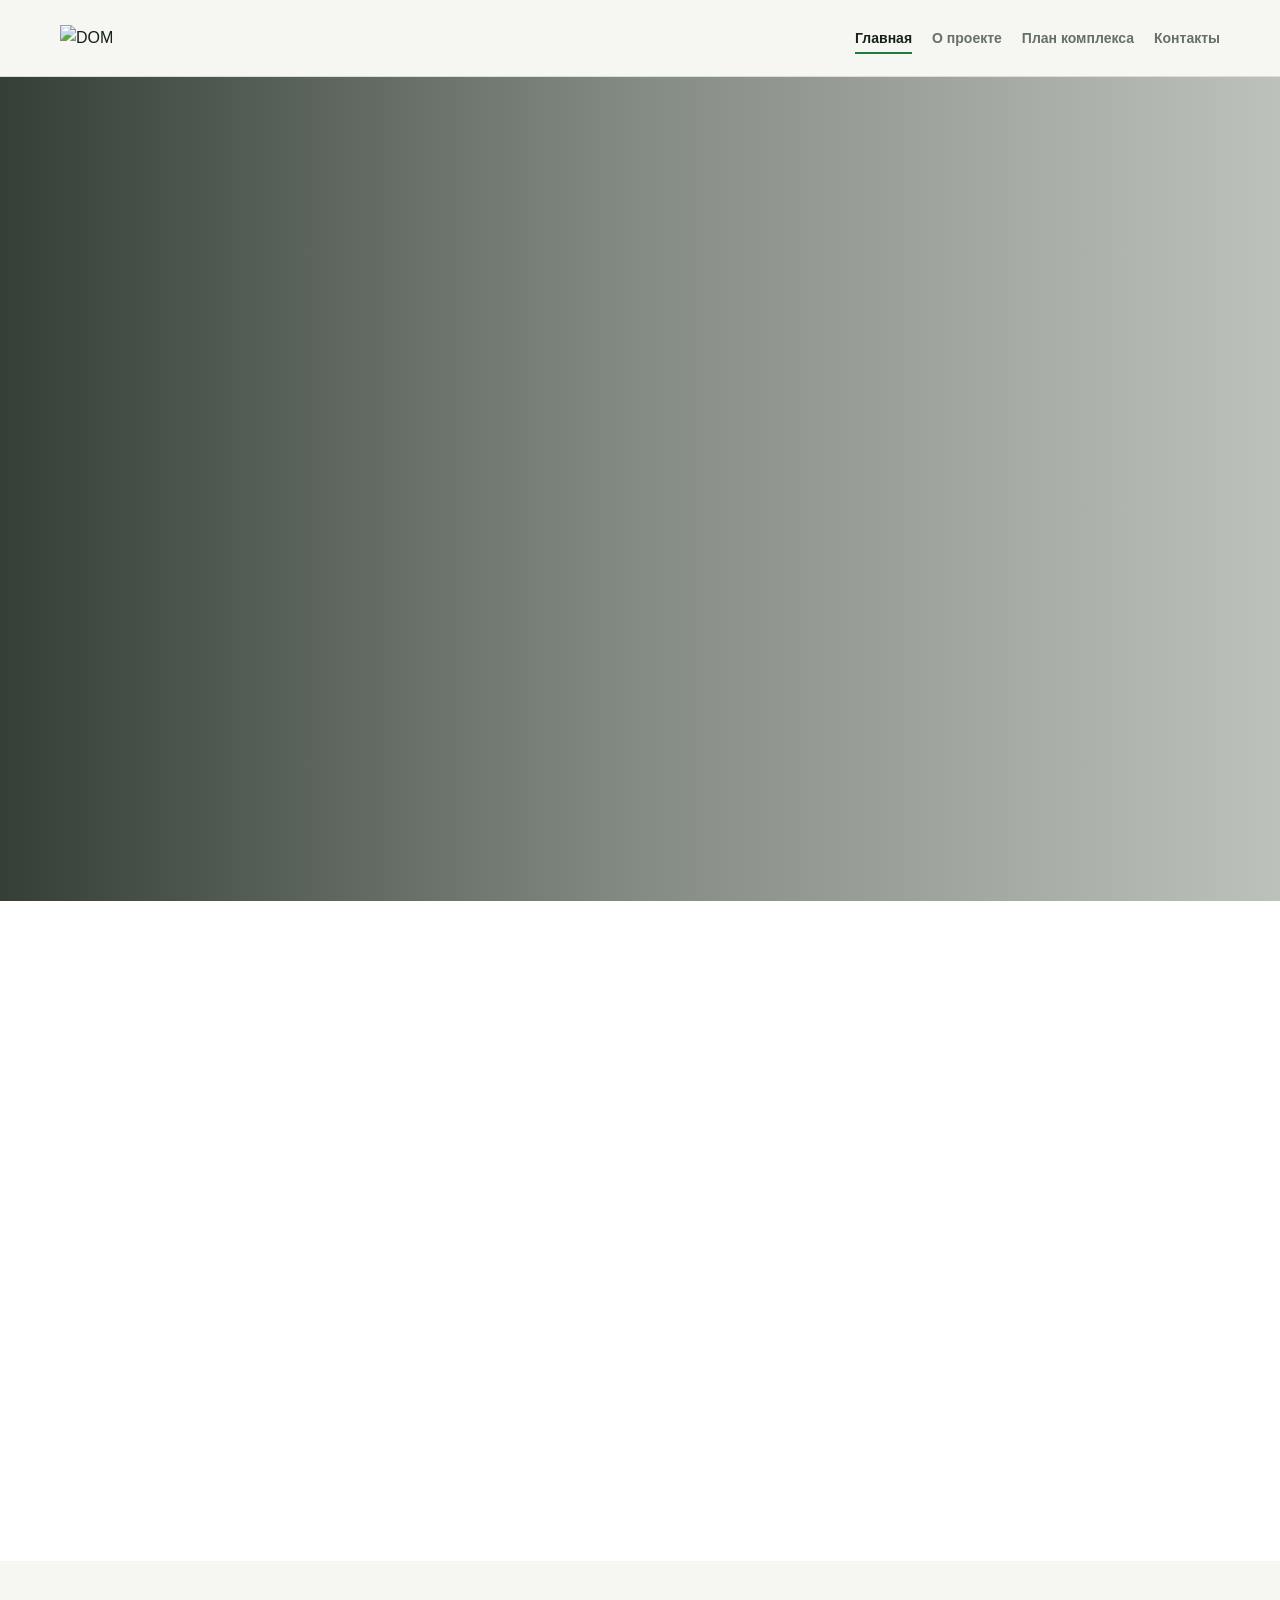
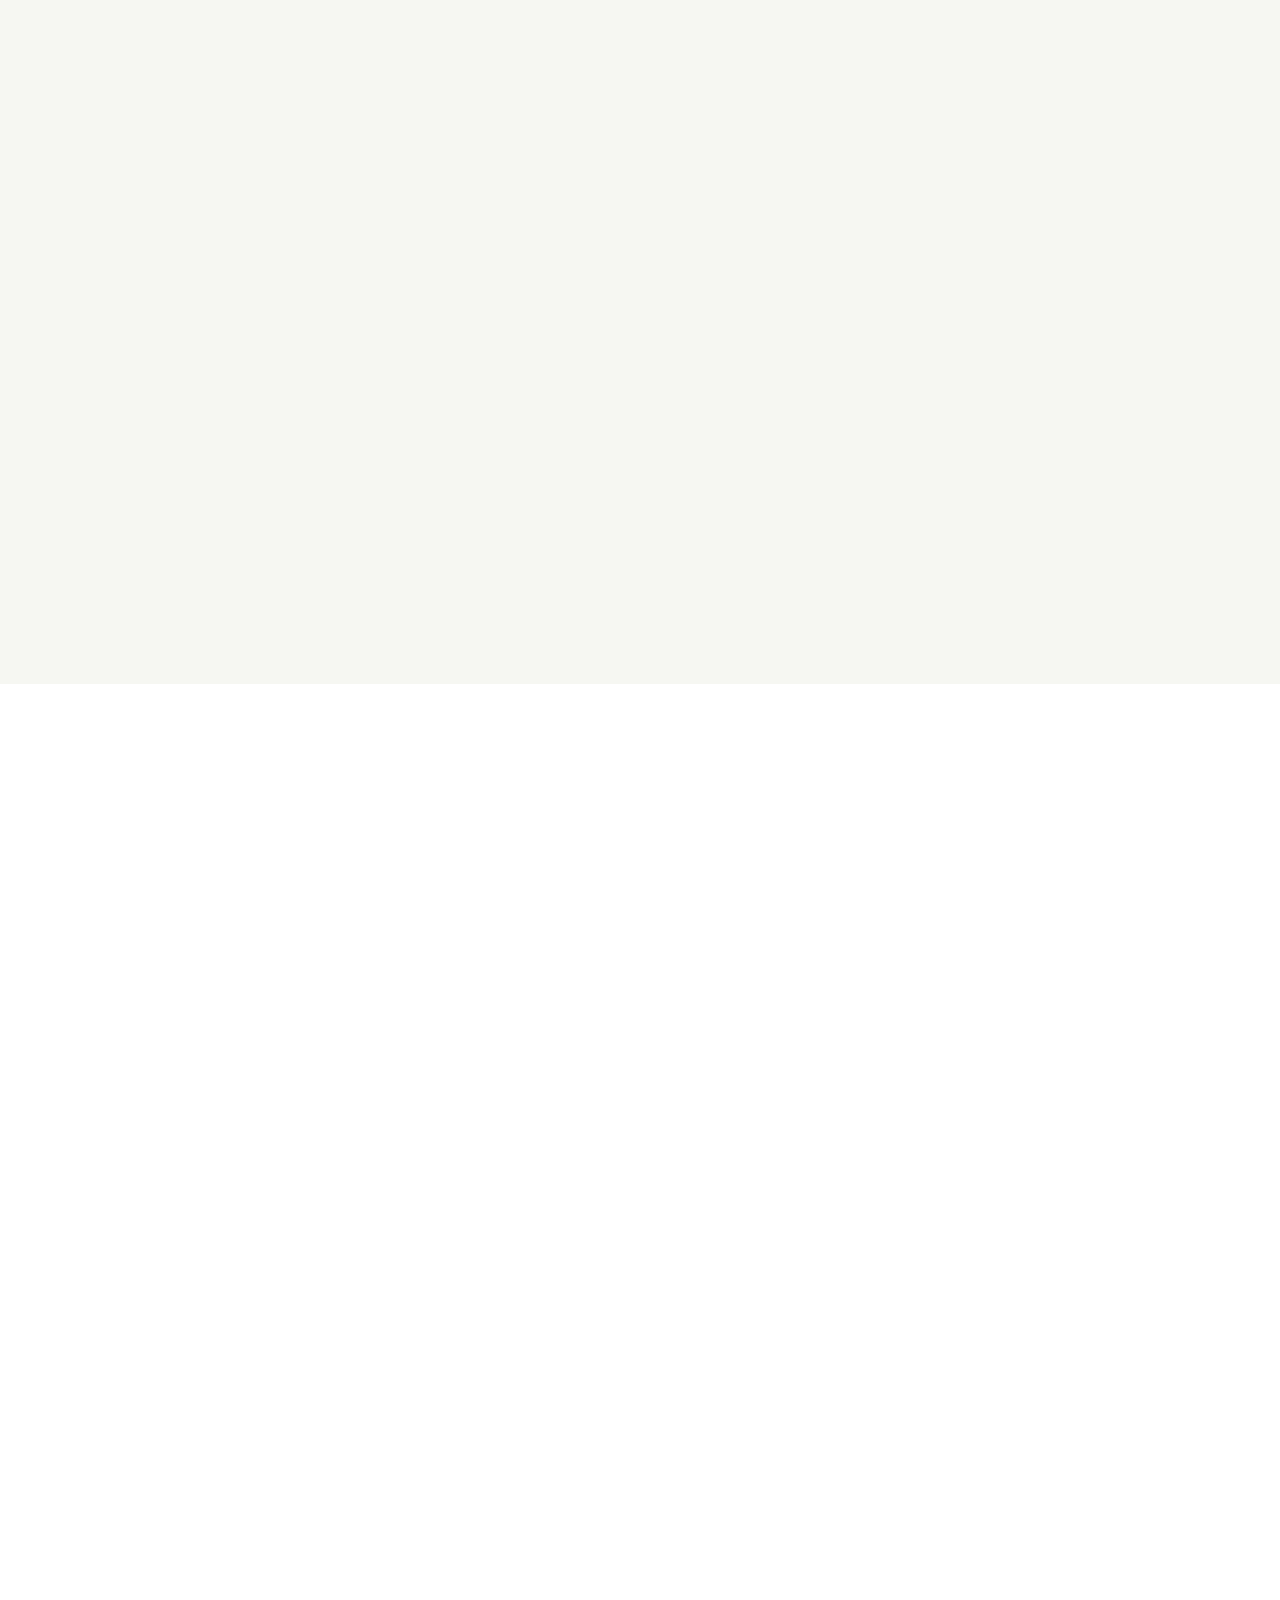
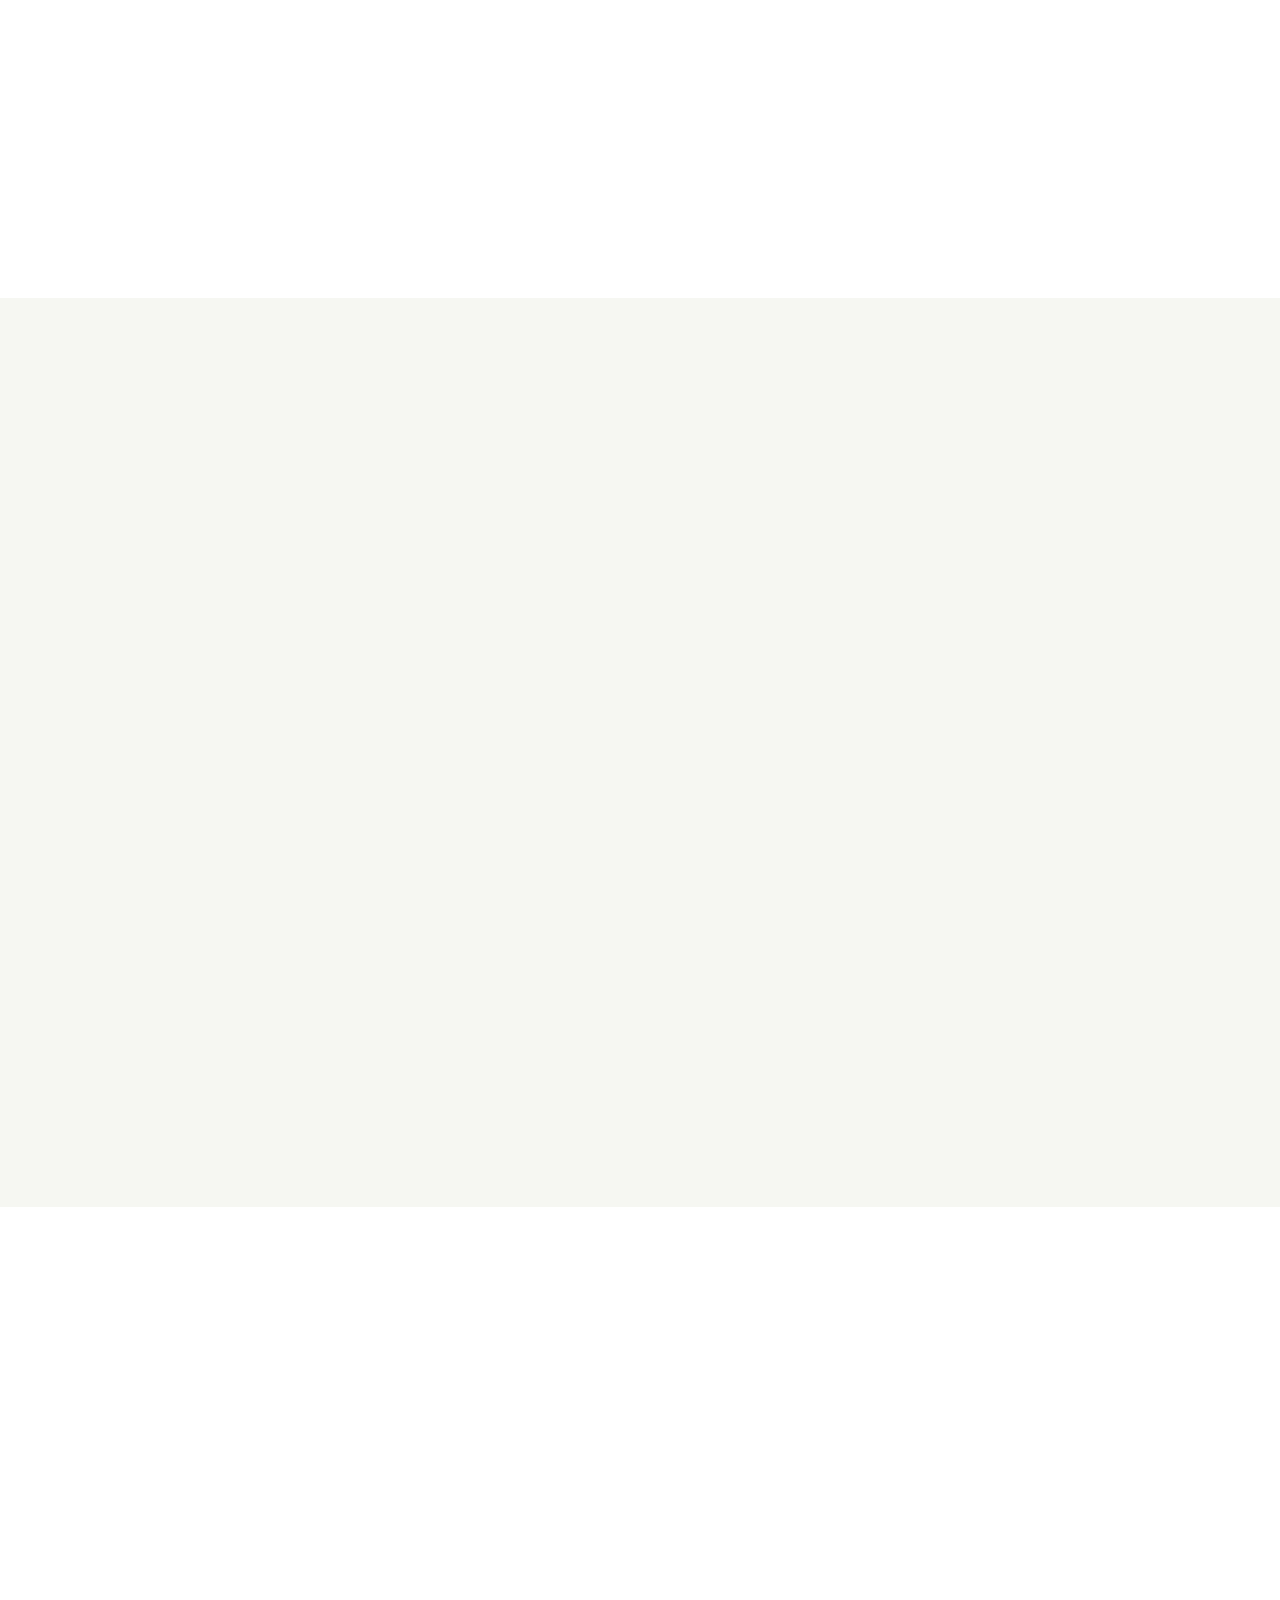
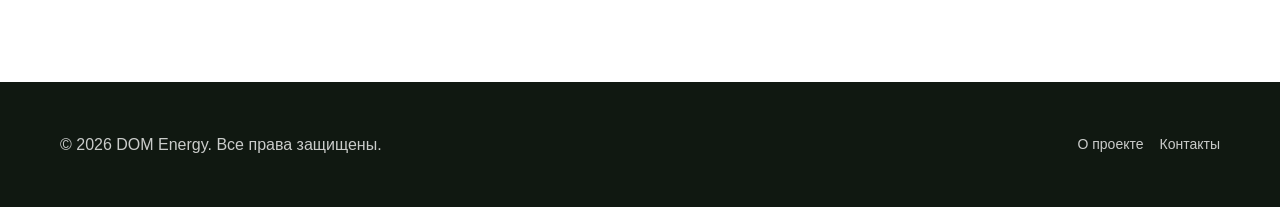
==== commit cf85d5da: "Update complex plans and homepage sections" ====
--- a/index.html
+++ b/index.html
@@ -34,8 +34,8 @@
   <main>
     <section class="hero home-hero" style="--hero-image: url('../assets/images/hero-dom-station.jpg');">
       <div class="container hero-content reveal">
-        <p class="eyebrow">DOM Metan Gas</p>
-        <h1>Многофунк<span class="mobile-hyphen">-</span><br class="mobile-br">циональный придорожный комплекс с АГНКС</h1>
+        <p class="eyebrow">Многофункциональный придорожный комплекс с АГНКС</p>
+        <h1>DOM Metan Gas</h1>
         <p class="hero-text">Откройте для себя новый уровень дорожных услуг с нашим инновационным и экологичным комплексом.</p>
       </div>
     </section>
@@ -134,12 +134,6 @@
             </a>
           </div>
         </div>
-        <div class="route-benefits">
-          <article class="card route-benefit reveal"><strong>525 / 580 / 461 км</strong><span>расстояния между заправками: Хромтау - Арал, Арал - Шиели, Шиели - Шымкент.</span></article>
-          <article class="card route-benefit reveal"><strong>планирование</strong><span>понятные точки остановки помогают перевозчикам заранее рассчитывать топливо, время и отдых.</span></article>
-          <article class="card route-benefit reveal"><strong>-1905 км</strong><span>на направлении Ташкент - Оренбург - Ташкент за счет более короткой дороги.</span></article>
-          <article class="card route-benefit reveal"><strong>-935 км</strong><span>на маршруте Ташкент - Самара - Ташкент.</span></article>
-        </div>
       </div>
     </section>
 
@@ -166,8 +160,32 @@
           <article class="card service-card service-card--pending reveal"><div class="service-icon"><svg viewBox="0 0 24 24"><rect x="5" y="4" width="14" height="16" rx="2"/><circle cx="12" cy="13" r="4"/><path d="M8 7h.01M11 7h.01"/></svg></div><h3>Прачка</h3><p>Бытовой сервис для длительных маршрутов и грузоперевозок.</p><span class="service-status">В процессе строительства</span></article>
           <article class="card service-card service-card--pending reveal"><div class="service-icon"><svg viewBox="0 0 24 24"><path d="M8 4h8"/><path d="M12 4v4"/><path d="M7 10h10"/><path d="M8 14h.01M12 14h.01M16 14h.01M9 18h.01M15 18h.01"/></svg></div><h3>Душ и туалет</h3><p>Чистые санитарные зоны для водителей и пассажиров.</p><span class="service-status">В процессе строительства</span></article>
         </div>
-        <div class="section-actions reveal">
-          <a class="btn btn-outline" href="plan.html">План комплекса</a>
+      </div>
+    </section>
+
+    <section class="section">
+      <div class="container">
+        <div class="plan-section-title reveal">
+          <p class="eyebrow">Территория</p>
+          <h2>План комплекса</h2>
+        </div>
+        <div class="plan-layout">
+          <div class="plan-image reveal">
+            <img src="assets/images/territory-plan.png" alt="План территории комплекса DOM с отмеченными зонами">
+          </div>
+          <div class="plan-zone-panel reveal">
+            <h3>Основные зоны</h3>
+            <ul class="plan-list">
+              <li><span class="plan-number plan-number--blue">1</span><span>Зона парковки для легкового и грузового транспорта</span></li>
+              <li><span class="plan-number plan-number--blue">2</span><span>Шиномонтаж и сервисная зона</span></li>
+              <li><span class="plan-number plan-number--black">3</span><span>Электрозарядка для автомобилей</span></li>
+              <li><span class="plan-number plan-number--yellow">4</span><span>Магазин с основным торговым залом</span></li>
+              <li><span class="plan-number plan-number--yellow">5</span><span>Ресторан, касса и зона посадки</span></li>
+              <li><span class="plan-number plan-number--red">6</span><span>Душ для посетителей комплекса</span></li>
+              <li><span class="plan-number plan-number--red">7</span><span>Туалет для посетителей комплекса</span></li>
+              <li><span class="plan-number plan-number--black">8</span><span>Гостиница для отдыха в дороге</span></li>
+            </ul>
+          </div>
         </div>
       </div>
     </section>
--- a/css/style.css
+++ b/css/style.css
@@ -100,14 +100,6 @@
   transition: color 0.2s ease;
 }
 
-.mobile-br {
-  display: none;
-}
-
-.mobile-hyphen {
-  display: none;
-}
-
 .nav-link::after {
   position: absolute;
   right: 0;
@@ -187,6 +179,10 @@
 
 .hero-content {
   max-width: none;
+}
+
+.home-hero {
+  align-items: center;
 }
 
 .hero-content h1,
@@ -846,7 +842,7 @@
 }
 
 .plan-number--black {
-  background: #172019;
+  background: #000;
 }
 
 .contact-box {
@@ -1050,14 +1046,6 @@
     width: min(calc(100% - 24px), 1160px);
   }
 
-  .mobile-br {
-    display: block;
-  }
-
-  .mobile-hyphen {
-    display: inline;
-  }
-
 
   .header-inner {
     min-height: 64px;
@@ -1086,7 +1074,8 @@
 
   .home-hero .hero-content {
     max-width: 100%;
-    margin-top: -88px;
+    margin-top: 0;
+    margin-bottom: 0;
   }
 
   .home-hero h1 {
@@ -1103,7 +1092,13 @@
   }
 
   .home-hero .eyebrow {
+    max-width: 100%;
     margin-bottom: 14px;
+    line-height: 1.4;
+  }
+
+  .home-hero .eyebrow::before {
+    flex: 0 0 38px;
   }
 
   .hero:not(.home-hero) {
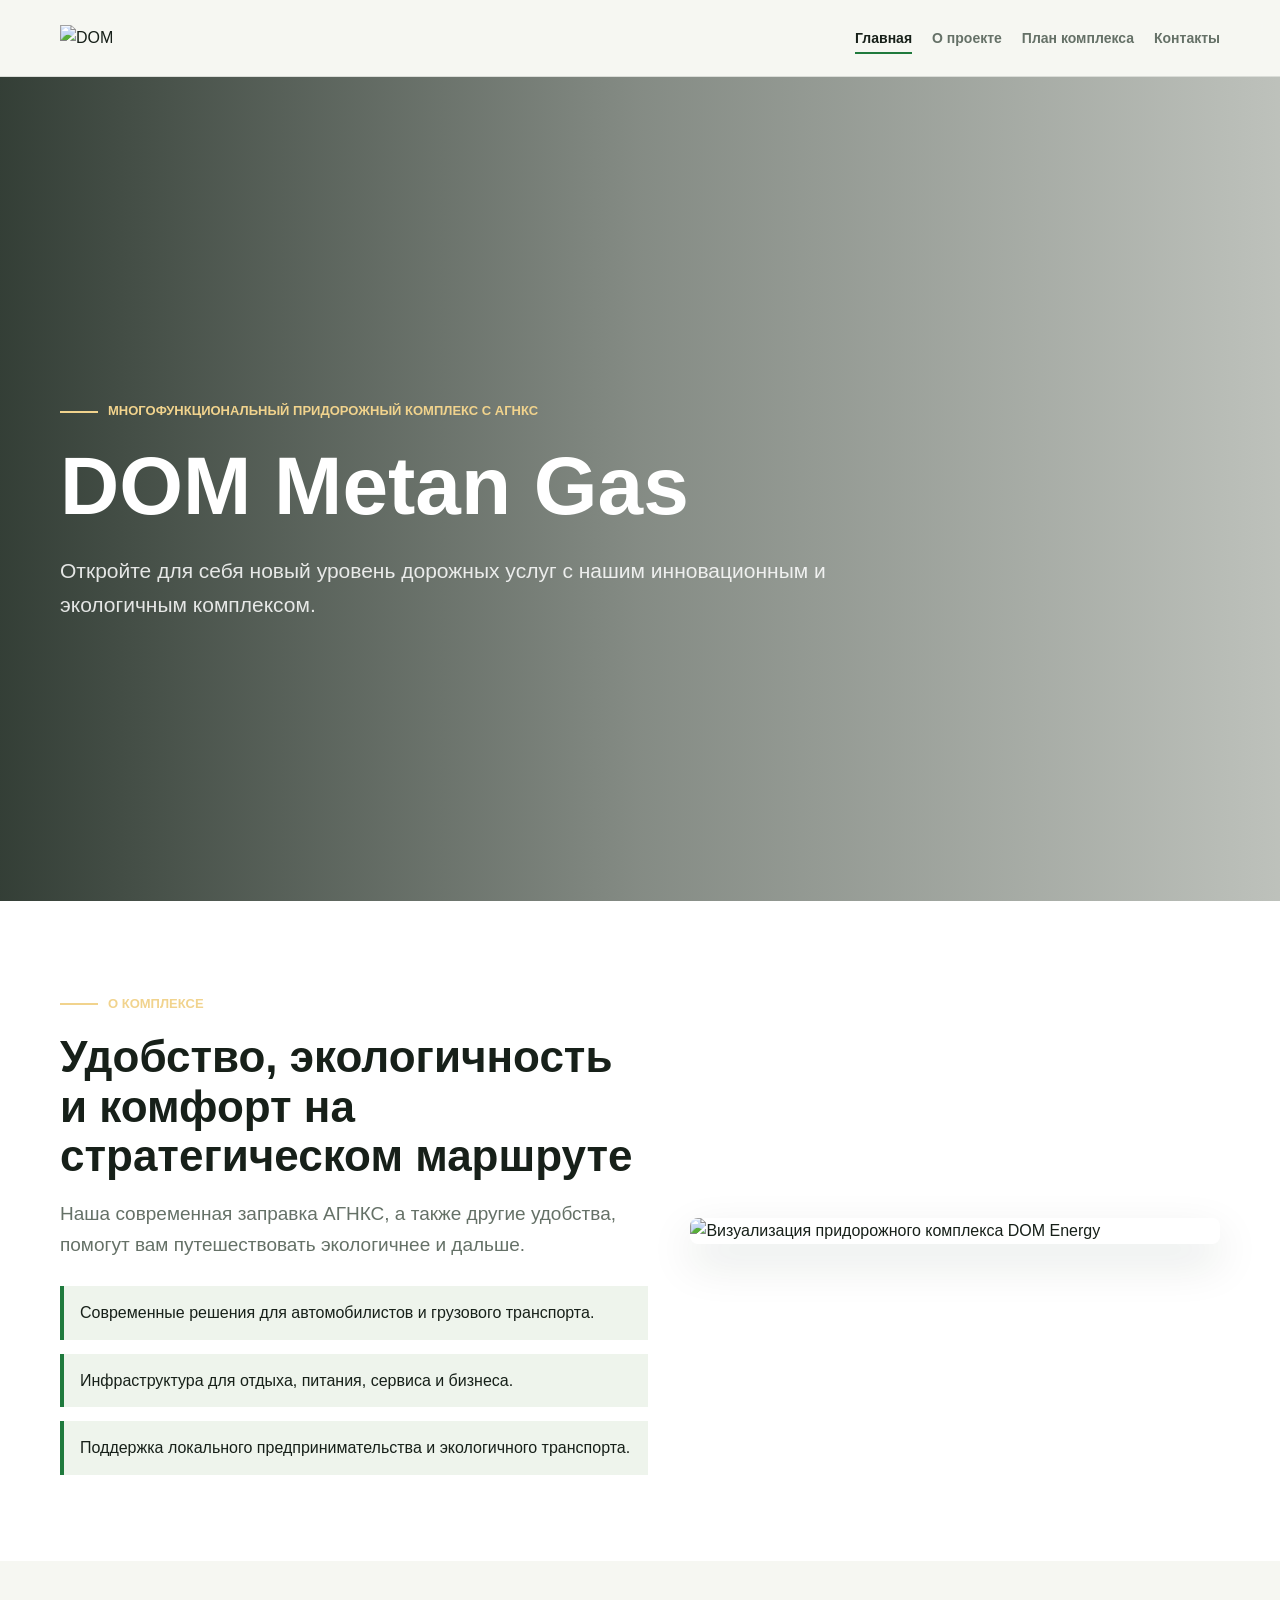
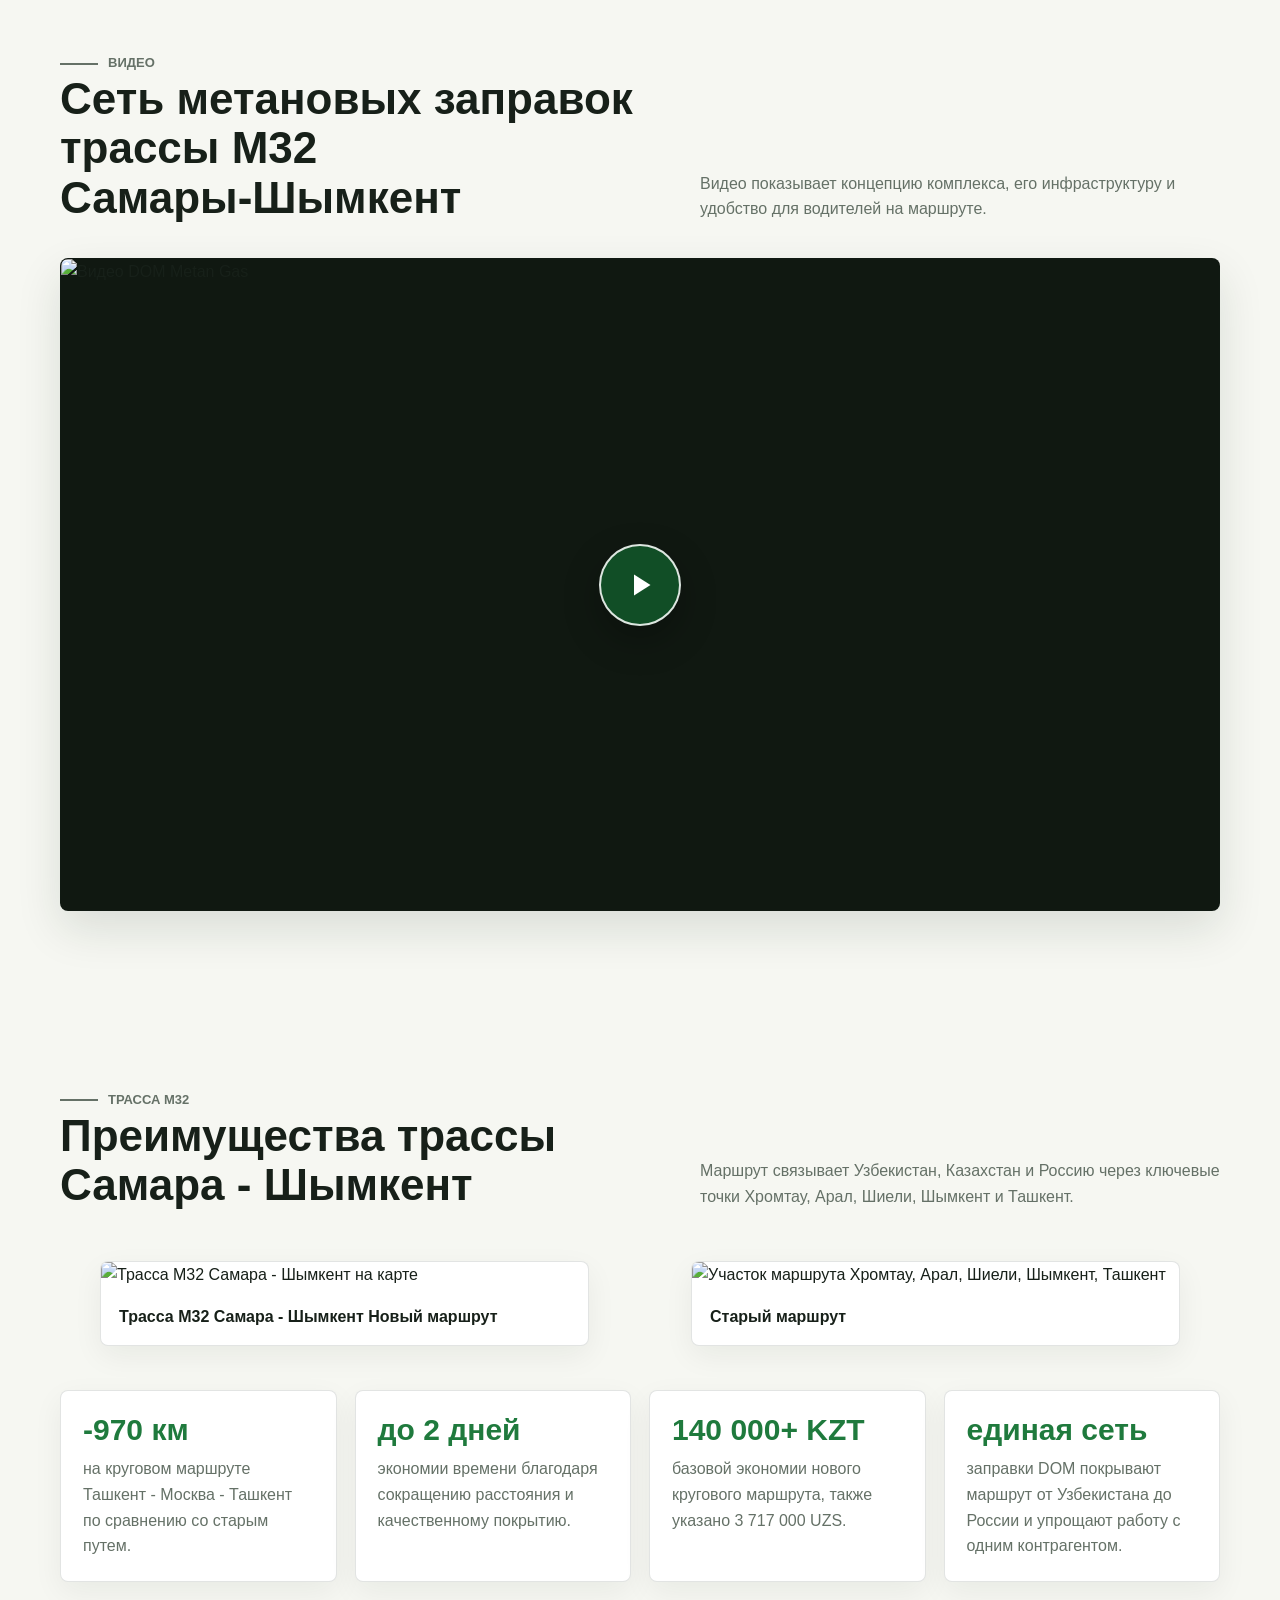
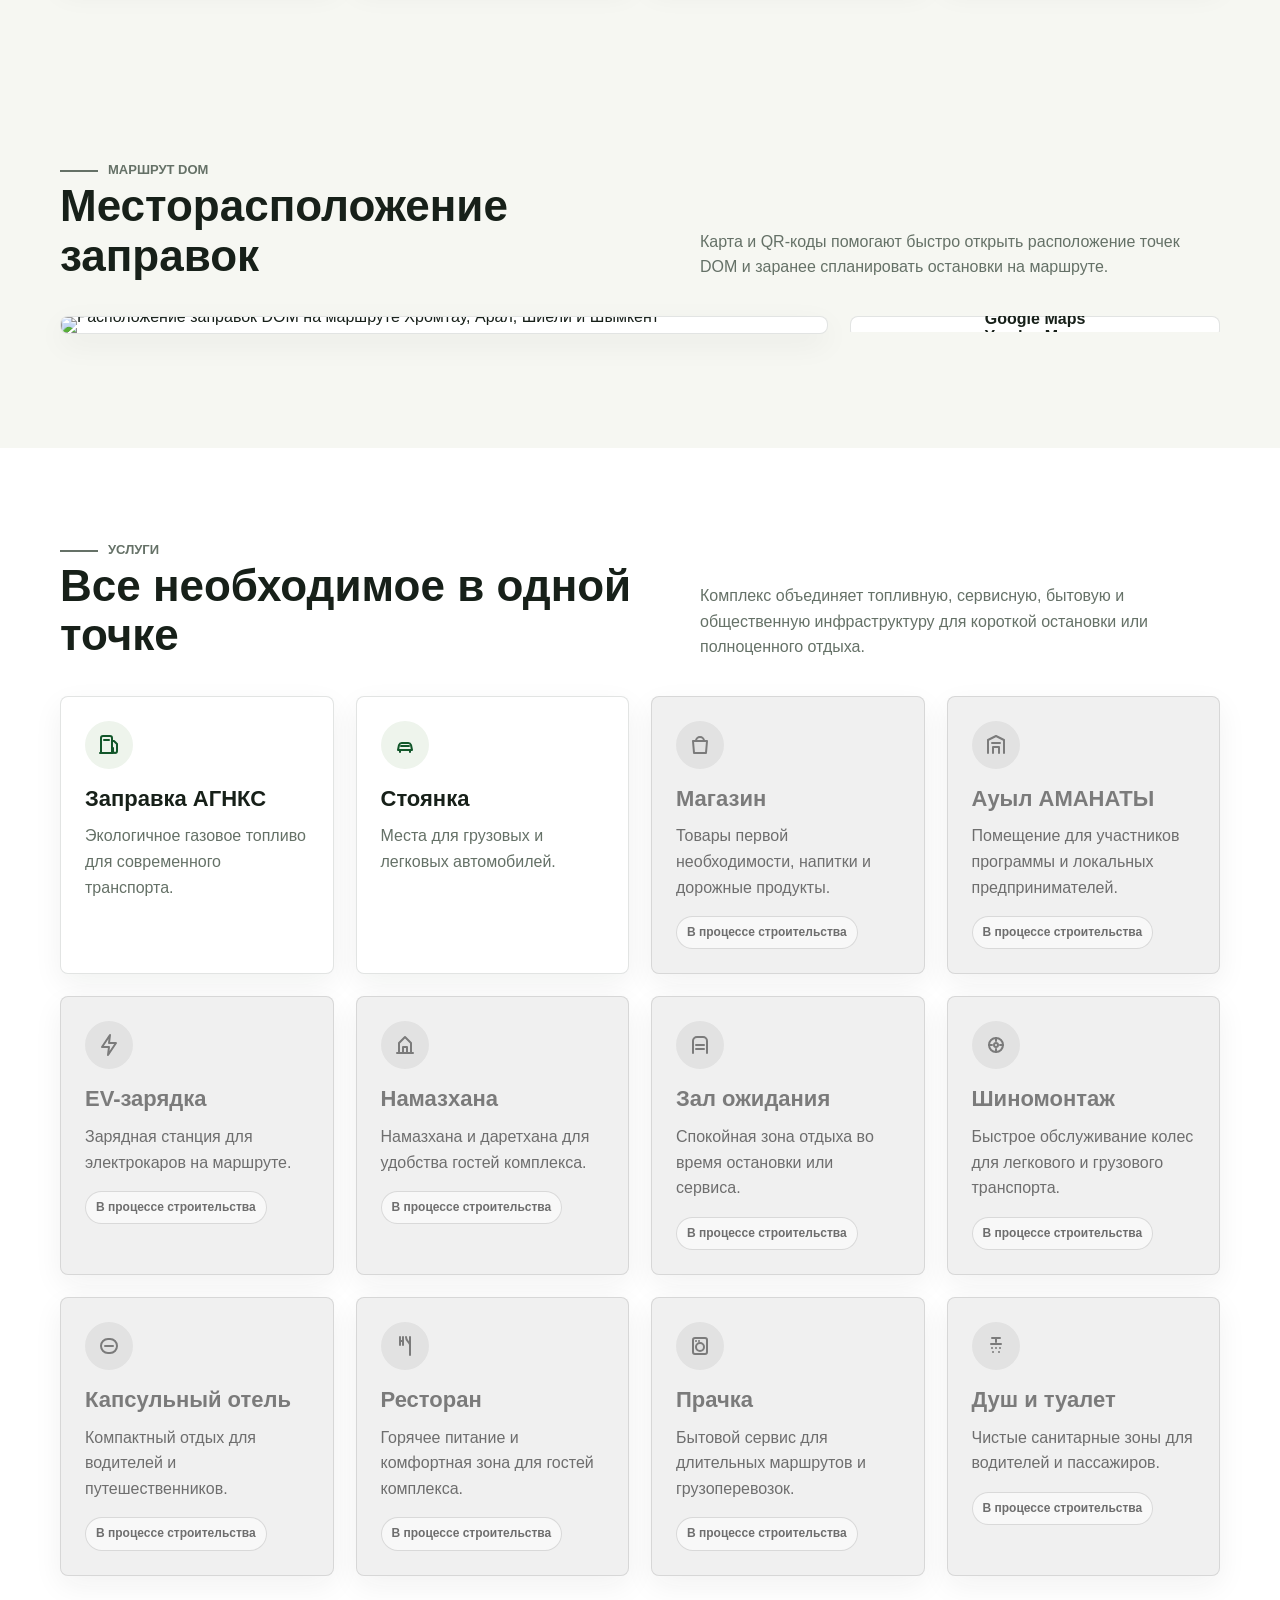
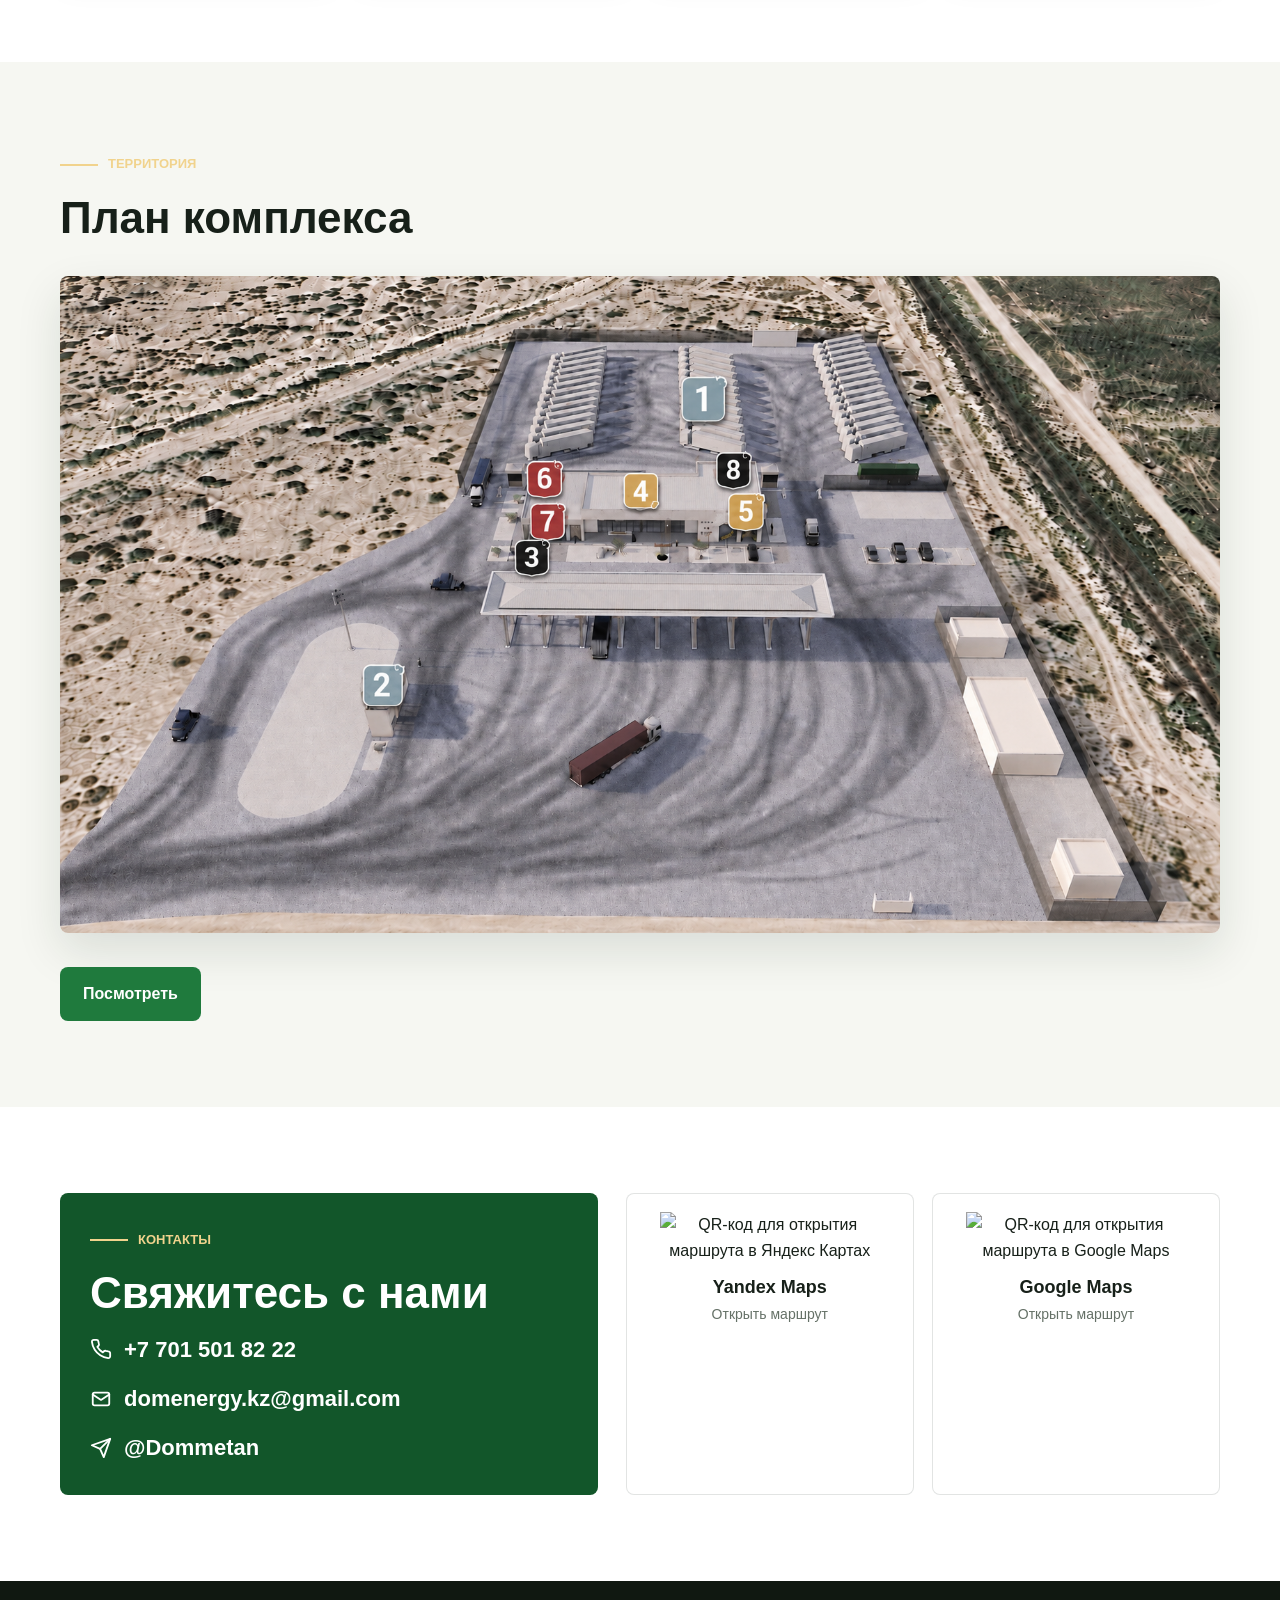
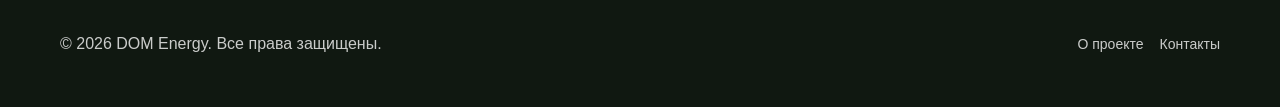
==== commit 4113d497: "Embed YouTube video with custom player" ====
--- a/index.html
+++ b/index.html
@@ -68,16 +68,14 @@
           </div>
           <p>Видео показывает концепцию комплекса, его инфраструктуру и удобство для водителей на маршруте.</p>
         </div>
-        <div class="video-frame reveal">
-          <video controls preload="metadata" poster="assets/images/video_obl.png">
-            <source src="assets/videos/metan-gas-final.mp4" type="video/mp4">
-            Ваш браузер не поддерживает воспроизведение видео.
-          </video>
+        <div class="video-frame reveal" data-youtube-embed="https://www.youtube.com/embed/VLMoU1ZIOcE?rel=0&modestbranding=1&playsinline=1&autoplay=1&origin=https://domenergy.kz">
+          <img class="video-poster" src="assets/images/video_obl.png" alt="Видео DOM Metan Gas">
           <button class="video-play-button" type="button" aria-label="Запустить видео">
             <svg viewBox="0 0 24 24" aria-hidden="true"><path d="m8 5 11 7-11 7z"/></svg>
           </button>
         </div>
       </div>
+
     </section>
 
     <section class="section">
@@ -169,23 +167,13 @@
           <p class="eyebrow">Территория</p>
           <h2>План комплекса</h2>
         </div>
-        <div class="plan-layout">
+        <div class="plan-layout plan-layout--full">
           <div class="plan-image reveal">
             <img src="assets/images/territory-plan.png" alt="План территории комплекса DOM с отмеченными зонами">
           </div>
-          <div class="plan-zone-panel reveal">
-            <h3>Основные зоны</h3>
-            <ul class="plan-list">
-              <li><span class="plan-number plan-number--blue">1</span><span>Зона парковки для легкового и грузового транспорта</span></li>
-              <li><span class="plan-number plan-number--blue">2</span><span>Шиномонтаж и сервисная зона</span></li>
-              <li><span class="plan-number plan-number--black">3</span><span>Электрозарядка для автомобилей</span></li>
-              <li><span class="plan-number plan-number--yellow">4</span><span>Магазин с основным торговым залом</span></li>
-              <li><span class="plan-number plan-number--yellow">5</span><span>Ресторан, касса и зона посадки</span></li>
-              <li><span class="plan-number plan-number--red">6</span><span>Душ для посетителей комплекса</span></li>
-              <li><span class="plan-number plan-number--red">7</span><span>Туалет для посетителей комплекса</span></li>
-              <li><span class="plan-number plan-number--black">8</span><span>Гостиница для отдыха в дороге</span></li>
-            </ul>
-          </div>
+        </div>
+        <div class="section-actions reveal">
+          <a class="btn btn-primary" href="plan.html">Посмотреть</a>
         </div>
       </div>
     </section>
--- a/css/style.css
+++ b/css/style.css
@@ -690,13 +690,20 @@
   box-shadow: var(--shadow);
 }
 
-.video-frame video {
+.video-frame video,
+.video-frame iframe,
+.video-poster {
   display: block;
   width: 100%;
+  border: 0;
   max-height: 680px;
   aspect-ratio: 16 / 9;
   background: #101811;
   object-fit: contain;
+}
+
+.video-poster {
+  object-fit: cover;
 }
 
 .video-play-button {
@@ -767,6 +774,10 @@
   grid-template-columns: minmax(0, 1.2fr) minmax(280px, 0.8fr);
   gap: 28px;
   align-items: start;
+}
+
+.plan-layout--full {
+  display: block;
 }
 
 .plan-section-title {
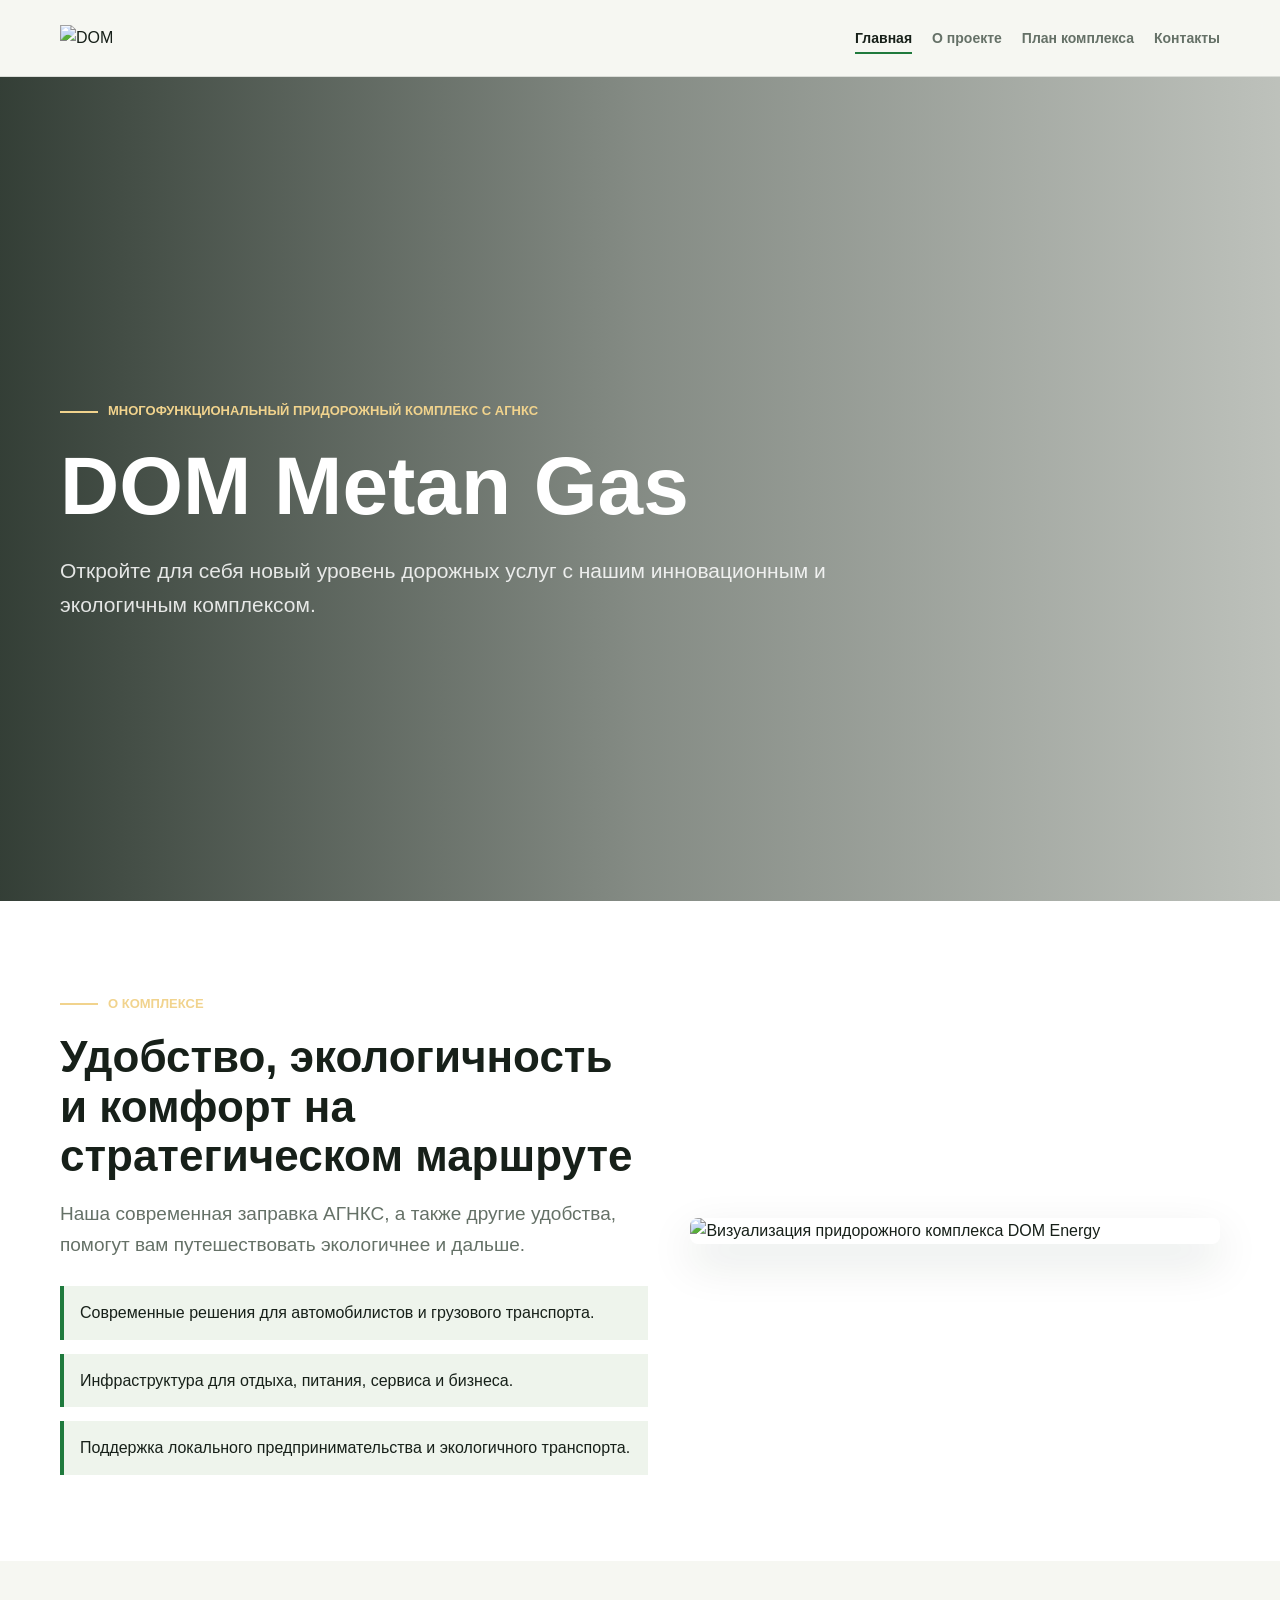
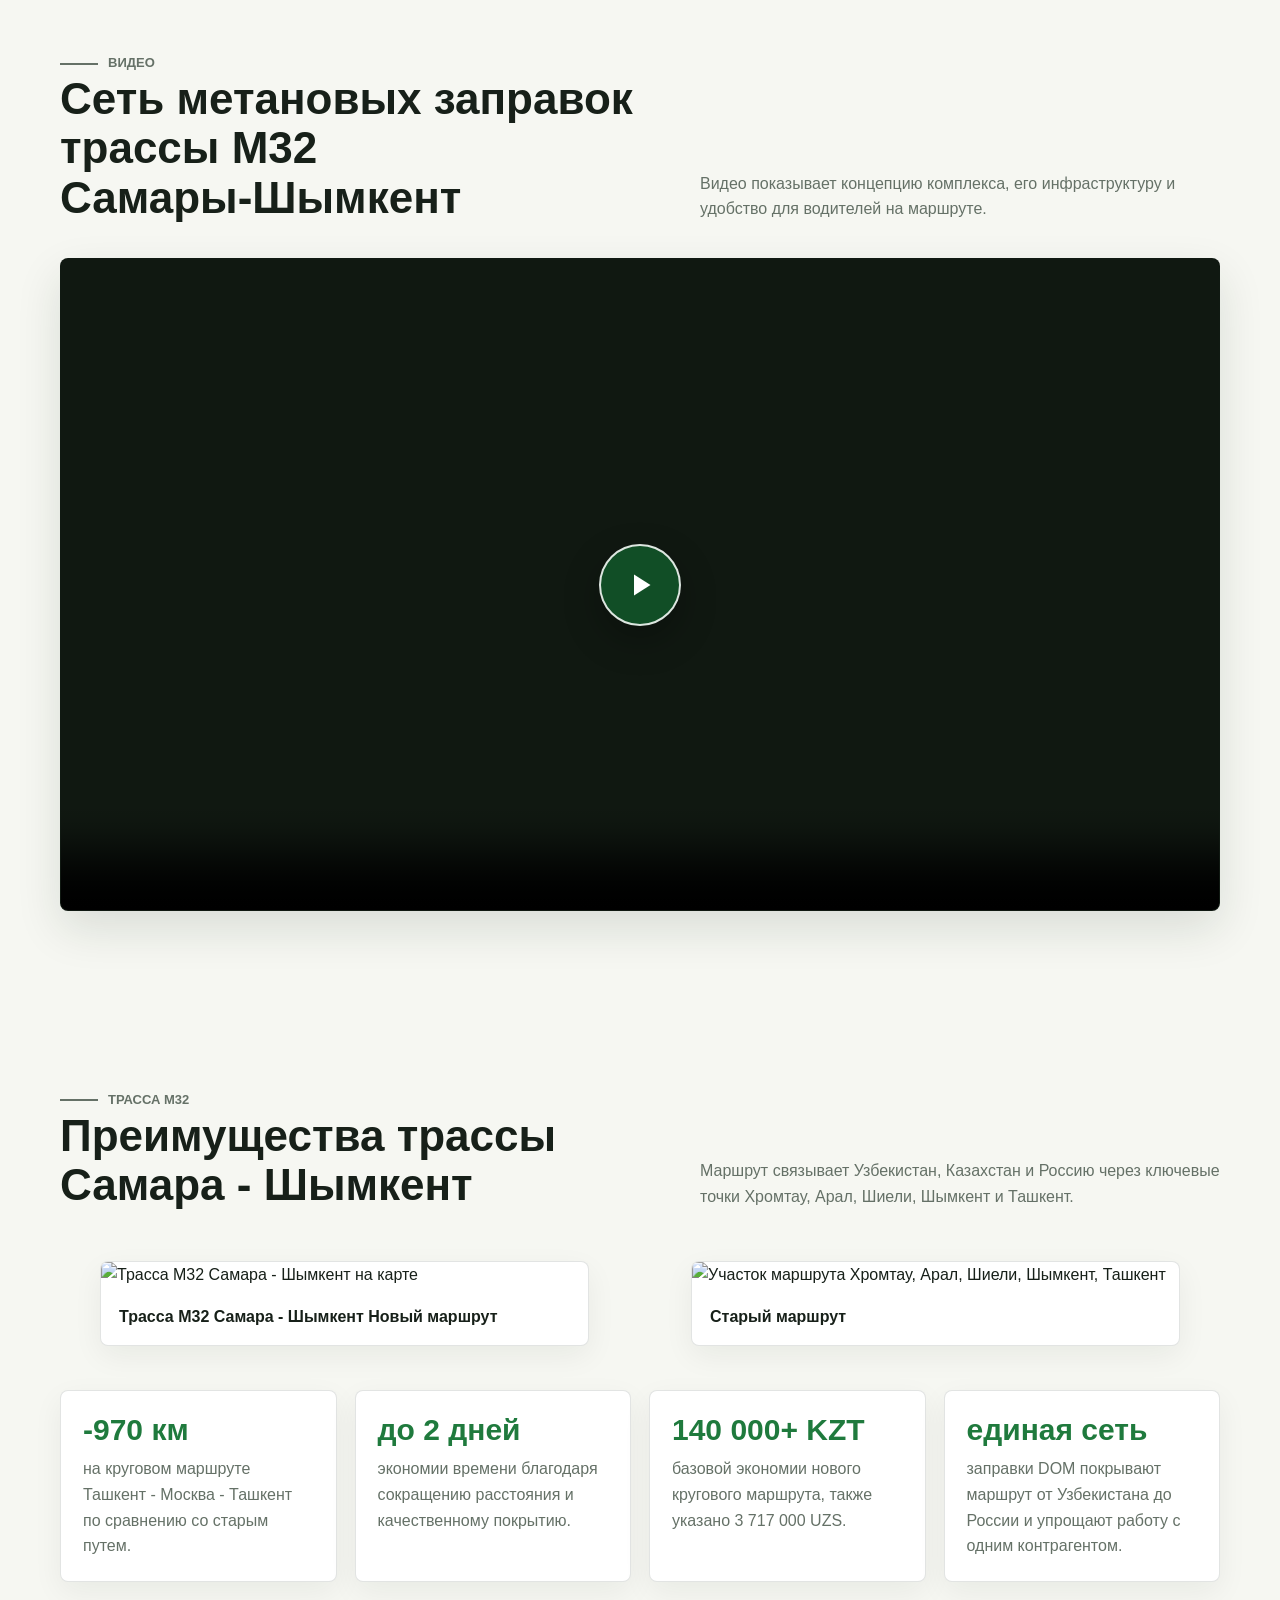
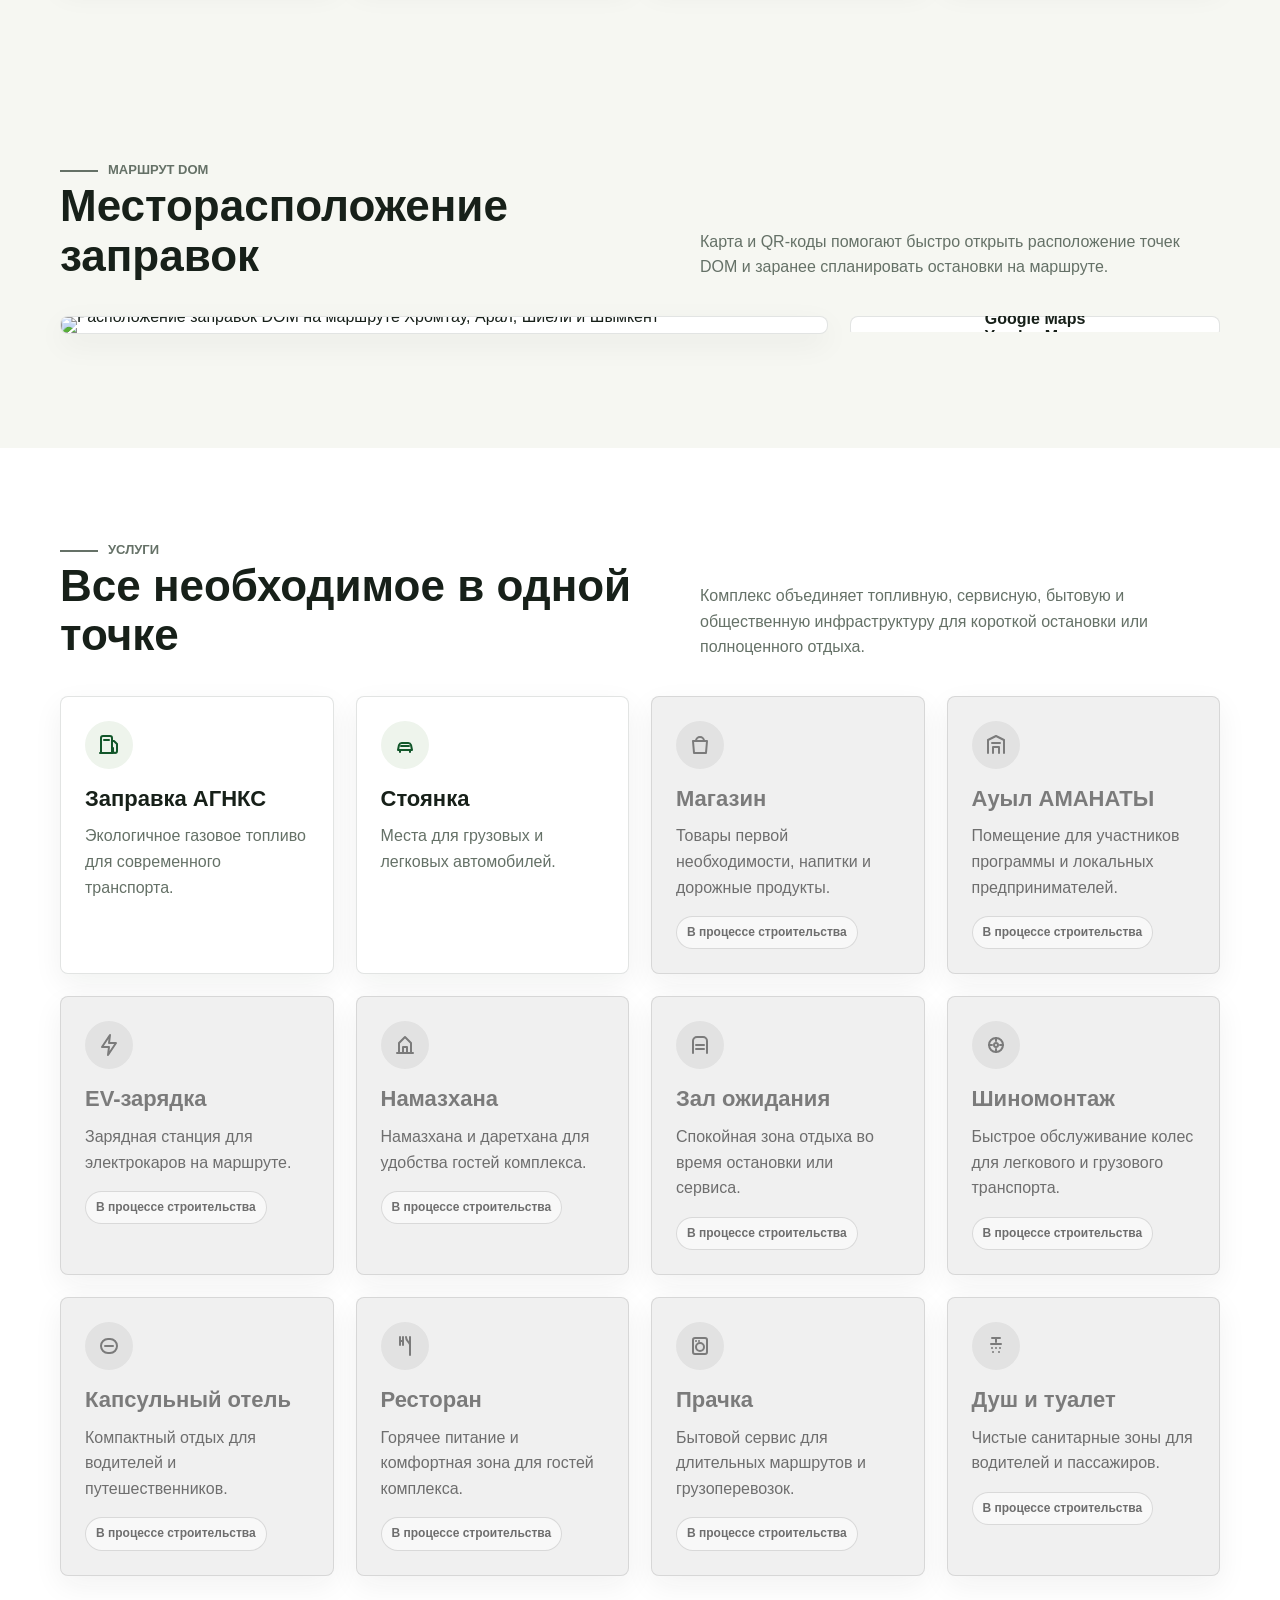
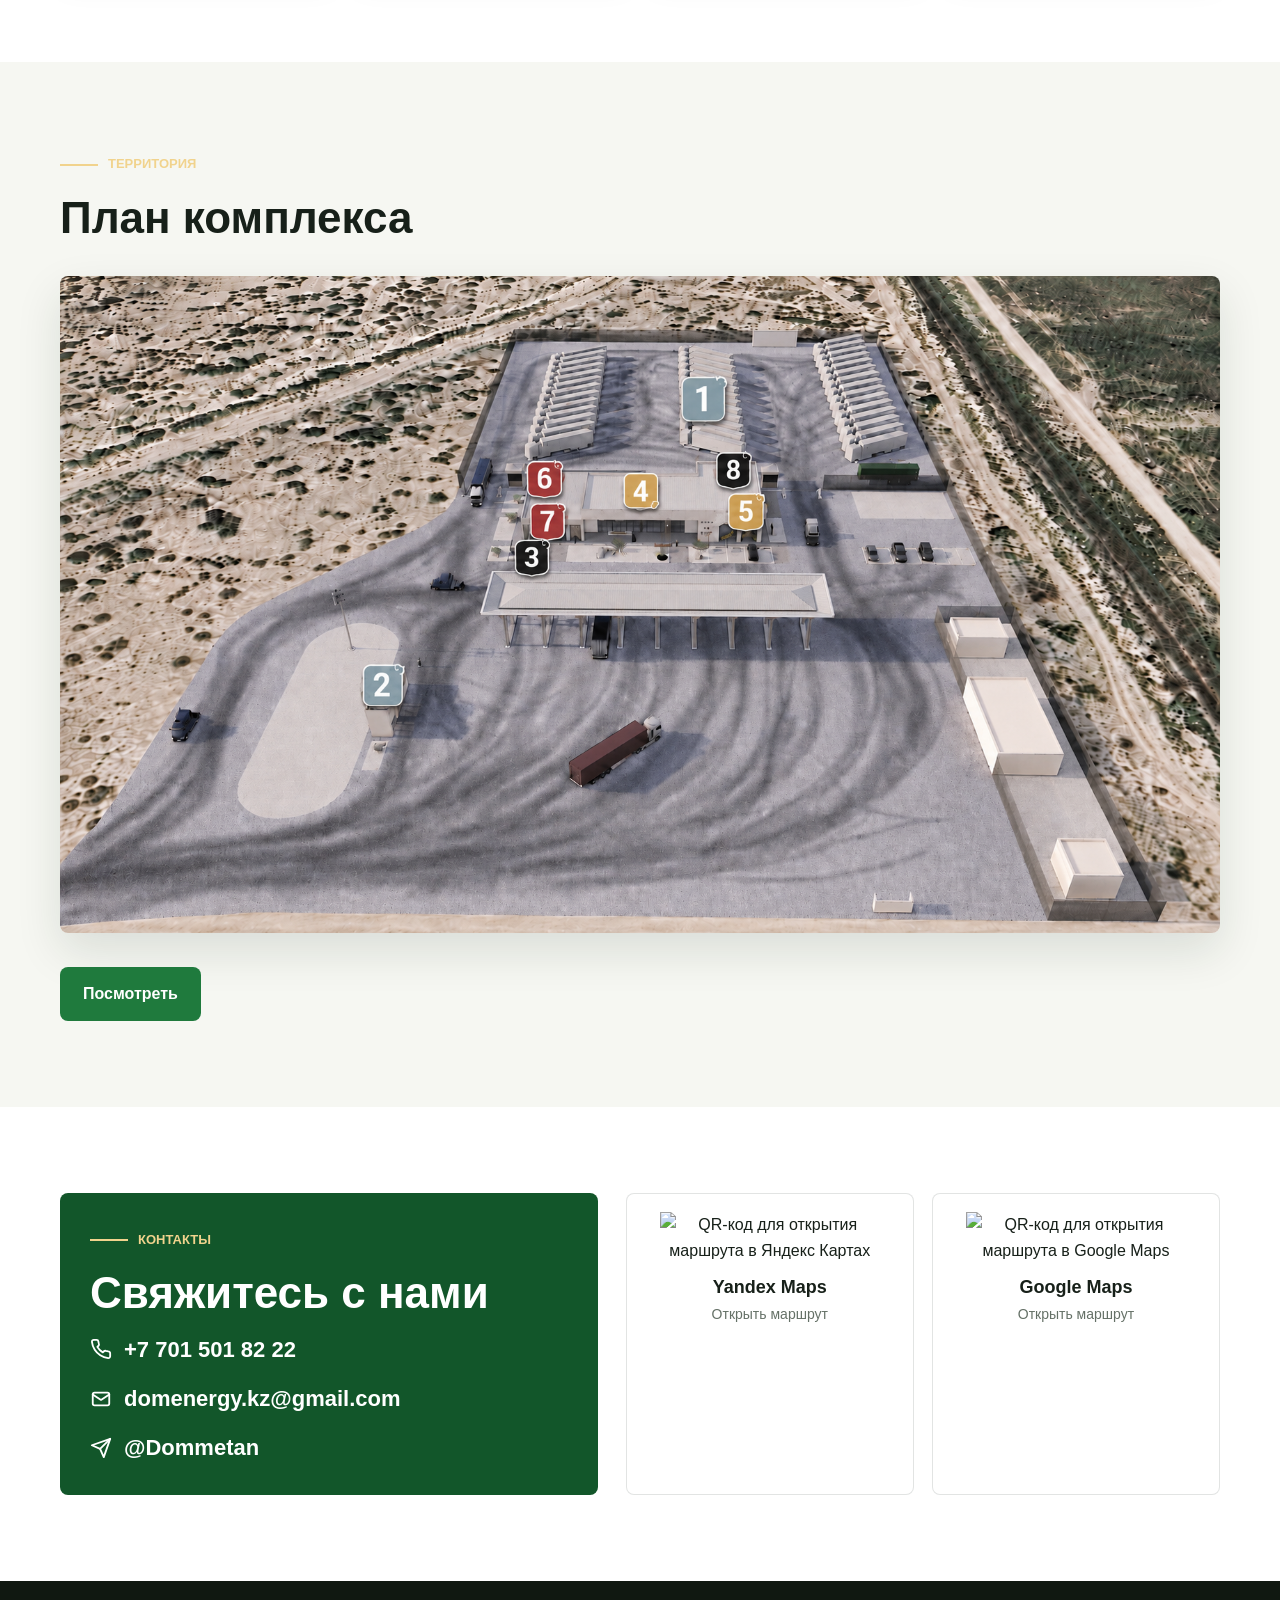
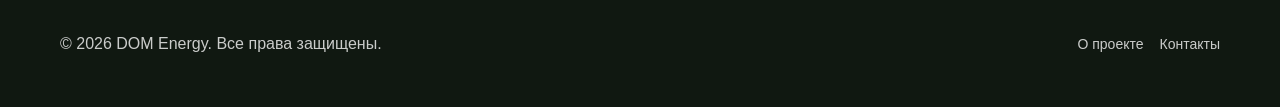
==== commit 45ff1143: "Use optimized local video player" ====
--- a/index.html
+++ b/index.html
@@ -68,8 +68,11 @@
           </div>
           <p>Видео показывает концепцию комплекса, его инфраструктуру и удобство для водителей на маршруте.</p>
         </div>
-        <div class="video-frame reveal" data-youtube-embed="https://www.youtube.com/embed/VLMoU1ZIOcE?rel=0&modestbranding=1&playsinline=1&autoplay=1&origin=https://domenergy.kz">
-          <img class="video-poster" src="assets/images/video_obl.png" alt="Видео DOM Metan Gas">
+        <div class="video-frame reveal">
+          <video controls preload="metadata" poster="assets/images/video_obl.png">
+            <source src="assets/videos/dom-metan-gas-short.mp4" type="video/mp4">
+            Ваш браузер не поддерживает воспроизведение видео.
+          </video>
           <button class="video-play-button" type="button" aria-label="Запустить видео">
             <svg viewBox="0 0 24 24" aria-hidden="true"><path d="m8 5 11 7-11 7z"/></svg>
           </button>
--- a/css/style.css
+++ b/css/style.css
@@ -691,8 +691,7 @@
 }
 
 .video-frame video,
-.video-frame iframe,
-.video-poster {
+.video-frame iframe {
   display: block;
   width: 100%;
   border: 0;
@@ -700,10 +699,6 @@
   aspect-ratio: 16 / 9;
   background: #101811;
   object-fit: contain;
-}
-
-.video-poster {
-  object-fit: cover;
 }
 
 .video-play-button {
